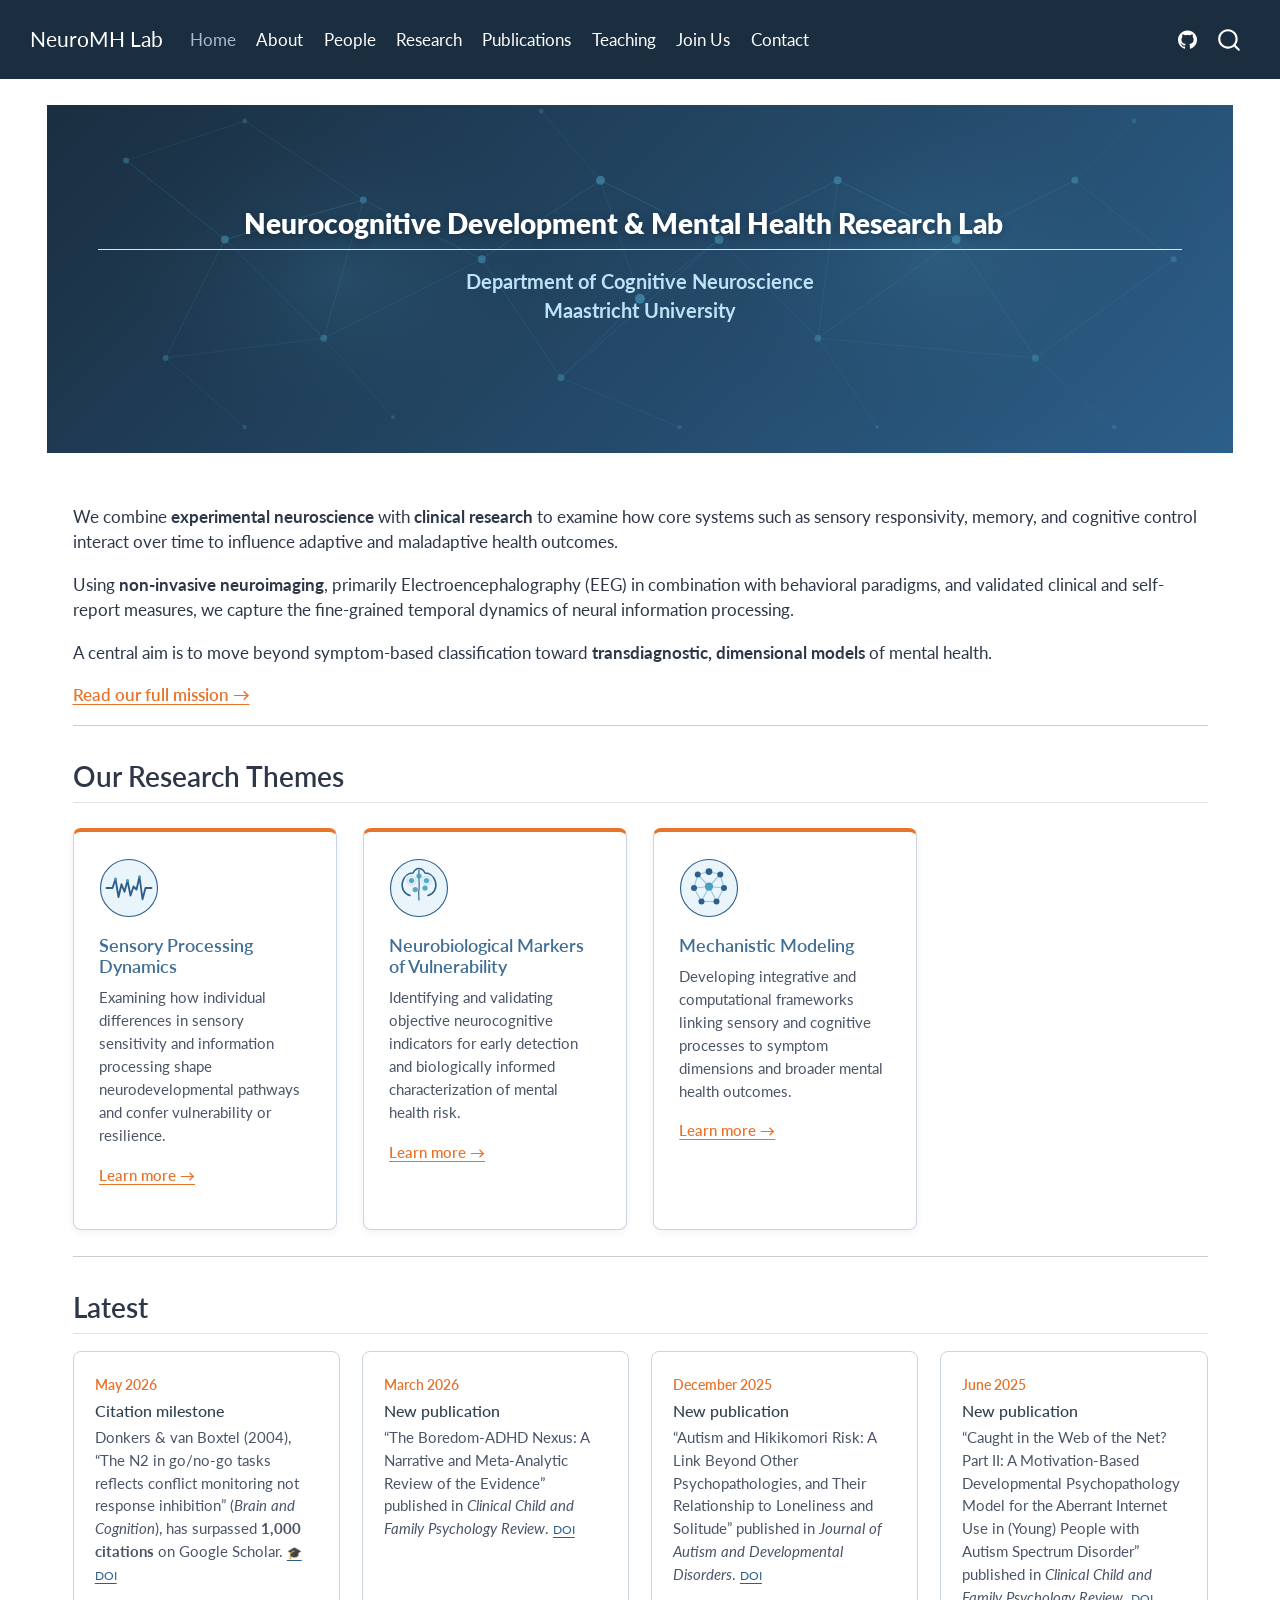
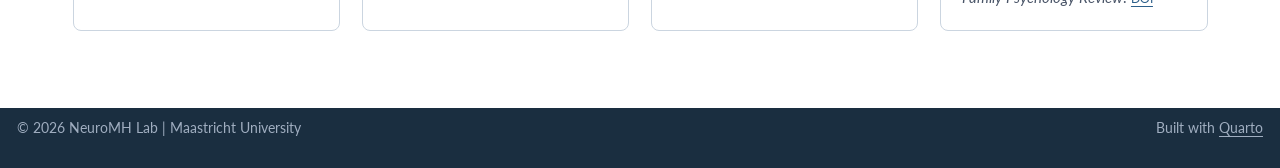
==== index.html @ b761bacc "Built site for gh-pages" ====
<!DOCTYPE html>
<html xmlns="http://www.w3.org/1999/xhtml" lang="en" xml:lang="en"><head>

<meta charset="utf-8">
<meta name="generator" content="quarto-1.9.38">

<meta name="viewport" content="width=device-width, initial-scale=1.0, user-scalable=yes">


<title>NeuroMH Lab</title>
<style>
/* Default styles provided by pandoc.
** See https://pandoc.org/MANUAL.html#variables-for-html for config info.
*/
code{white-space: pre-wrap;}
span.smallcaps{font-variant: small-caps;}
div.columns{display: flex; gap: min(4vw, 1.5em);}
div.column{flex: auto; overflow-x: auto;}
div.hanging-indent{margin-left: 1.5em; text-indent: -1.5em;}
ul.task-list{list-style: none;}
ul.task-list li input[type="checkbox"] {
  width: 0.8em;
  margin: 0 0.8em 0.2em -1em; /* quarto-specific, see https://github.com/quarto-dev/quarto-cli/issues/4556 */ 
  vertical-align: middle;
}
</style>


<script src="site_libs/quarto-nav/quarto-nav.js"></script>
<script src="site_libs/quarto-nav/headroom.min.js"></script>
<script src="site_libs/clipboard/clipboard.min.js"></script>
<script src="site_libs/quarto-search/autocomplete.umd.js"></script>
<script src="site_libs/quarto-search/fuse.min.js"></script>
<script src="site_libs/quarto-search/quarto-search.js"></script>
<meta name="quarto:offset" content="./">
<link href="./images/favicon.svg" rel="icon" type="image/svg+xml">
<script src="site_libs/quarto-html/quarto.js" type="module"></script>
<script src="site_libs/quarto-html/tabsets/tabsets.js" type="module"></script>
<script src="site_libs/quarto-html/popper.min.js"></script>
<script src="site_libs/quarto-html/tippy.umd.min.js"></script>
<script src="site_libs/quarto-html/anchor.min.js"></script>
<link href="site_libs/quarto-html/tippy.css" rel="stylesheet">
<link href="site_libs/quarto-html/quarto-syntax-highlighting-15634bcf2e68342d4ad2dfa704d543f6.css" rel="stylesheet" id="quarto-text-highlighting-styles">
<script src="site_libs/bootstrap/bootstrap.min.js"></script>
<link href="site_libs/bootstrap/bootstrap-icons.css" rel="stylesheet">
<link href="site_libs/bootstrap/bootstrap-ea075015d1daed96a3fd2a15555e8efd.min.css" rel="stylesheet" append-hash="true" id="quarto-bootstrap" data-mode="light">
<script id="quarto-search-options" type="application/json">{
  "location": "navbar",
  "copy-button": false,
  "collapse-after": 3,
  "panel-placement": "end",
  "type": "overlay",
  "limit": 50,
  "keyboard-shortcut": [
    "f",
    "/",
    "s"
  ],
  "show-item-context": false,
  "language": {
    "search-no-results-text": "No results",
    "search-matching-documents-text": "matching documents",
    "search-copy-link-title": "Copy link to search",
    "search-hide-matches-text": "Hide additional matches",
    "search-more-match-text": "more match in this document",
    "search-more-matches-text": "more matches in this document",
    "search-clear-button-title": "Clear",
    "search-text-placeholder": "",
    "search-detached-cancel-button-title": "Cancel",
    "search-submit-button-title": "Submit",
    "search-label": "Search"
  }
}</script>
<style>html{ scroll-behavior: smooth; }</style>
<link rel="icon" type="image/png" sizes="16x16" href="./images/favicon-16x16.png">
<link rel="icon" type="image/png" sizes="32x32" href="./images/favicon-32x32.png">
<link rel="icon" type="image/png" sizes="192x192" href="./images/favicon-192x192.png">
<link rel="apple-touch-icon" href="./images/apple-touch-icon.png">


</head>

<body class="nav-fixed quarto-light">

<div id="quarto-search-results"></div>
  <header id="quarto-header" class="headroom fixed-top">
    <nav class="navbar navbar-expand-lg " data-bs-theme="dark">
      <div class="navbar-container container-fluid">
      <div class="navbar-brand-container mx-auto">
    <a class="navbar-brand" href="./index.html">
    <span class="navbar-title">NeuroMH Lab</span>
    </a>
  </div>
            <div id="quarto-search" class="" title="Search"></div>
          <button class="navbar-toggler" type="button" data-bs-toggle="collapse" data-bs-target="#navbarCollapse" aria-controls="navbarCollapse" role="menu" aria-expanded="false" aria-label="Toggle navigation" onclick="if (window.quartoToggleHeadroom) { window.quartoToggleHeadroom(); }">
  <span class="navbar-toggler-icon"></span>
</button>
          <div class="collapse navbar-collapse" id="navbarCollapse">
            <ul class="navbar-nav navbar-nav-scroll me-auto">
  <li class="nav-item">
    <a class="nav-link active" href="./index.html" aria-current="page"> 
<span class="menu-text">Home</span></a>
  </li>  
  <li class="nav-item">
    <a class="nav-link" href="./about.html"> 
<span class="menu-text">About</span></a>
  </li>  
  <li class="nav-item">
    <a class="nav-link" href="./members.html"> 
<span class="menu-text">People</span></a>
  </li>  
  <li class="nav-item">
    <a class="nav-link" href="./research.html"> 
<span class="menu-text">Research</span></a>
  </li>  
  <li class="nav-item">
    <a class="nav-link" href="./publications.html"> 
<span class="menu-text">Publications</span></a>
  </li>  
  <li class="nav-item">
    <a class="nav-link" href="./courses.html"> 
<span class="menu-text">Teaching</span></a>
  </li>  
  <li class="nav-item">
    <a class="nav-link" href="./opportunities.html"> 
<span class="menu-text">Join Us</span></a>
  </li>  
  <li class="nav-item">
    <a class="nav-link" href="./contact.html"> 
<span class="menu-text">Contact</span></a>
  </li>  
</ul>
            <ul class="navbar-nav navbar-nav-scroll ms-auto">
  <li class="nav-item compact">
    <a class="nav-link" href="https://github.com/neuromh-lab/neuromh-lab.github.io"> <i class="bi bi-github" role="img">
</i> 
<span class="menu-text"></span></a>
  </li>  
</ul>
          </div> <!-- /navcollapse -->
            <div class="quarto-navbar-tools">
</div>
      </div> <!-- /container-fluid -->
    </nav>
</header>
<!-- content -->
<div id="quarto-content" class="quarto-container page-columns page-rows-contents page-layout-full page-navbar">
<!-- sidebar -->
<!-- margin-sidebar -->
    
<!-- main -->
<main class="content column-page" id="quarto-document-content"><header id="title-block-header" class="quarto-title-block"></header>




<section id="neurocognitive-development-mental-health-research-lab" class="level2 hero-banner">
<h2 class="anchored" data-anchor-id="neurocognitive-development-mental-health-research-lab">Neurocognitive Development &amp; Mental Health Research Lab</h2>
<p><strong>Department of Cognitive Neuroscience</strong><br>
<strong>Maastricht University</strong></p>
</section>
<p>We combine <strong>experimental neuroscience</strong> with <strong>clinical research</strong> to examine how core systems such as sensory responsivity, memory, and cognitive control interact over time to influence adaptive and maladaptive health outcomes.</p>
<p>Using <strong>non-invasive neuroimaging</strong>, primarily Electroencephalography (EEG) in combination with behavioral paradigms, and validated clinical and self-report measures, we capture the fine-grained temporal dynamics of neural information processing.</p>
<p>A central aim is to move beyond symptom-based classification toward <strong>transdiagnostic, dimensional models</strong> of mental health.</p>
<p><span class="action-link"><a href="./about.html">Read our full mission →</a></span></p>
<hr>
<section id="our-research-themes" class="level2">
<h2 class="anchored" data-anchor-id="our-research-themes">Our Research Themes</h2>
<div class="research-grid">
<div class="theme-card">
<p><img src="images/icon-sensory.svg" class="img-fluid" width="60"></p>
<section id="sensory-processing-dynamics" class="level3">
<h3 class="anchored" data-anchor-id="sensory-processing-dynamics">Sensory Processing Dynamics</h3>
<p>Examining how individual differences in sensory sensitivity and information processing shape neurodevelopmental pathways and confer vulnerability or resilience.</p>
<p><a href="./research.html#sensory">Learn more →</a></p>
</section>
</div>
<div class="theme-card">
<p><img src="images/icon-markers.svg" class="img-fluid" width="60"></p>
<section id="neurobiological-markers-of-vulnerability" class="level3">
<h3 class="anchored" data-anchor-id="neurobiological-markers-of-vulnerability">Neurobiological Markers of Vulnerability</h3>
<p>Identifying and validating objective neurocognitive indicators for early detection and biologically informed characterization of mental health risk.</p>
<p><a href="./research.html#markers">Learn more →</a></p>
</section>
</div>
<div class="theme-card">
<p><img src="images/icon-modelling.svg" class="img-fluid" width="60"></p>
<section id="mechanistic-modeling" class="level3">
<h3 class="anchored" data-anchor-id="mechanistic-modeling">Mechanistic Modeling</h3>
<p>Developing integrative and computational frameworks linking sensory and cognitive processes to symptom dimensions and broader mental health outcomes.</p>
<p><a href="./research.html#modelling">Learn more →</a></p>
</section>
</div>
</div>
<hr>
</section>
<section id="latest" class="level2">
<h2 class="anchored" data-anchor-id="latest">Latest</h2>
<div class="news-grid">
<div class="news-card">
<p><span class="news-date">May 2026</span></p>
<section id="citation-milestone" class="level4">
<h4 class="anchored" data-anchor-id="citation-milestone">Citation milestone</h4>
<p>Donkers &amp; van Boxtel (2004), “The N2 in go/no-go tasks reflects conflict monitoring not response inhibition” (<em>Brain and Cognition</em>), has surpassed <strong>1,000 citations</strong> on Google Scholar. <span class="pub-doi"><a href="https://scholar.google.nl/citations?user=Us06lxoAAAAJ&amp;hl=nl">🎓</a></span> <span class="pub-doi"><a href="https://doi.org/10.1016/j.bandc.2004.04.005">DOI</a></span></p>
</section>
</div>
<div class="news-card">
<p><span class="news-date">March 2026</span></p>
<section id="new-publication" class="level4">
<h4 class="anchored" data-anchor-id="new-publication">New publication</h4>
<p>“The Boredom-ADHD Nexus: A Narrative and Meta-Analytic Review of the Evidence” published in <em>Clinical Child and Family Psychology Review</em>. <span class="pub-doi"><a href="https://doi.org/10.1007/s10567-026-00563-9">DOI</a></span></p>
</section>
</div>
<div class="news-card">
<p><span class="news-date">December 2025</span></p>
<section id="new-publication-1" class="level4">
<h4 class="anchored" data-anchor-id="new-publication-1">New publication</h4>
<p>“Autism and Hikikomori Risk: A Link Beyond Other Psychopathologies, and Their Relationship to Loneliness and Solitude” published in <em>Journal of Autism and Developmental Disorders</em>. <span class="pub-doi"><a href="https://doi.org/10.1007/s10803-025-07180-5">DOI</a></span></p>
</section>
</div>
<div class="news-card">
<p><span class="news-date">June 2025</span></p>
<section id="new-publication-2" class="level4">
<h4 class="anchored" data-anchor-id="new-publication-2">New publication</h4>
<p>“Caught in the Web of the Net? Part II: A Motivation-Based Developmental Psychopathology Model for the Aberrant Internet Use in (Young) People with Autism Spectrum Disorder” published in <em>Clinical Child and Family Psychology Review</em>. <span class="pub-doi"><a href="https://doi.org/10.1007/s10567-025-00539-1">DOI</a></span></p>
</section>
</div>
</div>


</section>

</main> <!-- /main -->
<script id="quarto-html-after-body" type="application/javascript">
  window.document.addEventListener("DOMContentLoaded", function (event) {
    const icon = "";
    const anchorJS = new window.AnchorJS();
    anchorJS.options = {
      placement: 'right',
      icon: icon
    };
    anchorJS.add('.anchored');
    const isCodeAnnotation = (el) => {
      for (const clz of el.classList) {
        if (clz.startsWith('code-annotation-')) {                     
          return true;
        }
      }
      return false;
    }
    const onCopySuccess = function(e) {
      // button target
      const button = e.trigger;
      // don't keep focus
      button.blur();
      // flash "checked"
      button.classList.add('code-copy-button-checked');
      var currentTitle = button.getAttribute("title");
      button.setAttribute("title", "Copied!");
      let tooltip;
      if (window.bootstrap) {
        button.setAttribute("data-bs-toggle", "tooltip");
        button.setAttribute("data-bs-placement", "left");
        button.setAttribute("data-bs-title", "Copied!");
        tooltip = new bootstrap.Tooltip(button, 
          { trigger: "manual", 
            customClass: "code-copy-button-tooltip",
            offset: [0, -8]});
        tooltip.show();    
      }
      setTimeout(function() {
        if (tooltip) {
          tooltip.hide();
          button.removeAttribute("data-bs-title");
          button.removeAttribute("data-bs-toggle");
          button.removeAttribute("data-bs-placement");
        }
        button.setAttribute("title", currentTitle);
        button.classList.remove('code-copy-button-checked');
      }, 1000);
      // clear code selection
      e.clearSelection();
    }
    const getTextToCopy = function(trigger) {
      const outerScaffold = trigger.parentElement.cloneNode(true);
      const codeEl = outerScaffold.querySelector('code');
      for (const childEl of codeEl.children) {
        if (isCodeAnnotation(childEl)) {
          childEl.remove();
        }
      }
      return codeEl.innerText;
    }
    const clipboard = new window.ClipboardJS('.code-copy-button:not([data-in-quarto-modal])', {
      text: getTextToCopy
    });
    clipboard.on('success', onCopySuccess);
    if (window.document.getElementById('quarto-embedded-source-code-modal')) {
      const clipboardModal = new window.ClipboardJS('.code-copy-button[data-in-quarto-modal]', {
        text: getTextToCopy,
        container: window.document.getElementById('quarto-embedded-source-code-modal')
      });
      clipboardModal.on('success', onCopySuccess);
    }
      var localhostRegex = new RegExp(/^(?:http|https):\/\/localhost\:?[0-9]*\//);
      var mailtoRegex = new RegExp(/^mailto:/);
        var filterRegex = new RegExp("https:\/\/neuromh-lab\.github\.io\/");
      var isInternal = (href) => {
          return filterRegex.test(href) || localhostRegex.test(href) || mailtoRegex.test(href);
      }
      // Inspect non-navigation links and adorn them if external
     var links = window.document.querySelectorAll('a[href]:not(.nav-link):not(.navbar-brand):not(.toc-action):not(.sidebar-link):not(.sidebar-item-toggle):not(.pagination-link):not(.no-external):not([aria-hidden]):not(.dropdown-item):not(.quarto-navigation-tool):not(.about-link)');
      for (var i=0; i<links.length; i++) {
        const link = links[i];
        if (!isInternal(link.href)) {
          // undo the damage that might have been done by quarto-nav.js in the case of
          // links that we want to consider external
          if (link.dataset.originalHref !== undefined) {
            link.href = link.dataset.originalHref;
          }
        }
      }
    function tippyHover(el, contentFn, onTriggerFn, onUntriggerFn) {
      const config = {
        allowHTML: true,
        maxWidth: 500,
        delay: 100,
        arrow: false,
        appendTo: function(el) {
            return el.parentElement;
        },
        interactive: true,
        interactiveBorder: 10,
        theme: 'quarto',
        placement: 'bottom-start',
      };
      if (contentFn) {
        config.content = contentFn;
      }
      if (onTriggerFn) {
        config.onTrigger = onTriggerFn;
      }
      if (onUntriggerFn) {
        config.onUntrigger = onUntriggerFn;
      }
      window.tippy(el, config); 
    }
    const noterefs = window.document.querySelectorAll('a[role="doc-noteref"]');
    for (var i=0; i<noterefs.length; i++) {
      const ref = noterefs[i];
      tippyHover(ref, function() {
        // use id or data attribute instead here
        let href = ref.getAttribute('data-footnote-href') || ref.getAttribute('href');
        try { href = new URL(href).hash; } catch {}
        const id = href.replace(/^#\/?/, "");
        const note = window.document.getElementById(id);
        if (note) {
          return note.innerHTML;
        } else {
          return "";
        }
      });
    }
    const xrefs = window.document.querySelectorAll('a.quarto-xref');
    const processXRef = (id, note) => {
      // Strip column container classes
      const stripColumnClz = (el) => {
        el.classList.remove("page-full", "page-columns");
        if (el.children) {
          for (const child of el.children) {
            stripColumnClz(child);
          }
        }
      }
      stripColumnClz(note)
      if (id === null || id.startsWith('sec-')) {
        // Special case sections, only their first couple elements
        const container = document.createElement("div");
        if (note.children && note.children.length > 2) {
          container.appendChild(note.children[0].cloneNode(true));
          for (let i = 1; i < note.children.length; i++) {
            const child = note.children[i];
            if (child.tagName === "P" && child.innerText === "") {
              continue;
            } else {
              container.appendChild(child.cloneNode(true));
              break;
            }
          }
          if (window.Quarto?.typesetMath) {
            window.Quarto.typesetMath(container);
          }
          return container.innerHTML
        } else {
          if (window.Quarto?.typesetMath) {
            window.Quarto.typesetMath(note);
          }
          return note.innerHTML;
        }
      } else {
        // Remove any anchor links if they are present
        const anchorLink = note.querySelector('a.anchorjs-link');
        if (anchorLink) {
          anchorLink.remove();
        }
        if (window.Quarto?.typesetMath) {
          window.Quarto.typesetMath(note);
        }
        if (note.classList.contains("callout")) {
          return note.outerHTML;
        } else {
          return note.innerHTML;
        }
      }
    }
    for (var i=0; i<xrefs.length; i++) {
      const xref = xrefs[i];
      tippyHover(xref, undefined, function(instance) {
        instance.disable();
        let url = xref.getAttribute('href');
        let hash = undefined; 
        if (url.startsWith('#')) {
          hash = url;
        } else {
          try { hash = new URL(url).hash; } catch {}
        }
        if (hash) {
          const id = hash.replace(/^#\/?/, "");
          const note = window.document.getElementById(id);
          if (note !== null) {
            try {
              const html = processXRef(id, note.cloneNode(true));
              instance.setContent(html);
            } finally {
              instance.enable();
              instance.show();
            }
          } else {
            // See if we can fetch this
            fetch(url.split('#')[0])
            .then(res => res.text())
            .then(html => {
              const parser = new DOMParser();
              const htmlDoc = parser.parseFromString(html, "text/html");
              const note = htmlDoc.getElementById(id);
              if (note !== null) {
                const html = processXRef(id, note);
                instance.setContent(html);
              } 
            }).finally(() => {
              instance.enable();
              instance.show();
            });
          }
        } else {
          // See if we can fetch a full url (with no hash to target)
          // This is a special case and we should probably do some content thinning / targeting
          fetch(url)
          .then(res => res.text())
          .then(html => {
            const parser = new DOMParser();
            const htmlDoc = parser.parseFromString(html, "text/html");
            const note = htmlDoc.querySelector('main.content');
            if (note !== null) {
              // This should only happen for chapter cross references
              // (since there is no id in the URL)
              // remove the first header
              if (note.children.length > 0 && note.children[0].tagName === "HEADER") {
                note.children[0].remove();
              }
              const html = processXRef(null, note);
              instance.setContent(html);
            } 
          }).finally(() => {
            instance.enable();
            instance.show();
          });
        }
      }, function(instance) {
      });
    }
        let selectedAnnoteEl;
        const selectorForAnnotation = ( cell, annotation) => {
          let cellAttr = 'data-code-cell="' + cell + '"';
          let lineAttr = 'data-code-annotation="' +  annotation + '"';
          const selector = 'span[' + cellAttr + '][' + lineAttr + ']';
          return selector;
        }
        const selectCodeLines = (annoteEl) => {
          const doc = window.document;
          const targetCell = annoteEl.getAttribute("data-target-cell");
          const targetAnnotation = annoteEl.getAttribute("data-target-annotation");
          const annoteSpan = window.document.querySelector(selectorForAnnotation(targetCell, targetAnnotation));
          const lines = annoteSpan.getAttribute("data-code-lines").split(",");
          const lineIds = lines.map((line) => {
            return targetCell + "-" + line;
          })
          let top = null;
          let height = null;
          let parent = null;
          if (lineIds.length > 0) {
              //compute the position of the single el (top and bottom and make a div)
              const el = window.document.getElementById(lineIds[0]);
              top = el.offsetTop;
              height = el.offsetHeight;
              parent = el.parentElement.parentElement;
            if (lineIds.length > 1) {
              const lastEl = window.document.getElementById(lineIds[lineIds.length - 1]);
              const bottom = lastEl.offsetTop + lastEl.offsetHeight;
              height = bottom - top;
            }
            if (top !== null && height !== null && parent !== null) {
              // cook up a div (if necessary) and position it 
              let div = window.document.getElementById("code-annotation-line-highlight");
              if (div === null) {
                div = window.document.createElement("div");
                div.setAttribute("id", "code-annotation-line-highlight");
                div.style.position = 'absolute';
                parent.appendChild(div);
              }
              div.style.top = top - 2 + "px";
              div.style.height = height + 4 + "px";
              div.style.left = 0;
              let gutterDiv = window.document.getElementById("code-annotation-line-highlight-gutter");
              if (gutterDiv === null) {
                gutterDiv = window.document.createElement("div");
                gutterDiv.setAttribute("id", "code-annotation-line-highlight-gutter");
                gutterDiv.style.position = 'absolute';
                const codeCell = window.document.getElementById(targetCell);
                const gutter = codeCell.querySelector('.code-annotation-gutter');
                gutter.appendChild(gutterDiv);
              }
              gutterDiv.style.top = top - 2 + "px";
              gutterDiv.style.height = height + 4 + "px";
            }
            selectedAnnoteEl = annoteEl;
          }
        };
        const unselectCodeLines = () => {
          const elementsIds = ["code-annotation-line-highlight", "code-annotation-line-highlight-gutter"];
          elementsIds.forEach((elId) => {
            const div = window.document.getElementById(elId);
            if (div) {
              div.remove();
            }
          });
          selectedAnnoteEl = undefined;
        };
          // Handle positioning of the toggle
      window.addEventListener(
        "resize",
        throttle(() => {
          elRect = undefined;
          if (selectedAnnoteEl) {
            selectCodeLines(selectedAnnoteEl);
          }
        }, 10)
      );
      function throttle(fn, ms) {
      let throttle = false;
      let timer;
        return (...args) => {
          if(!throttle) { // first call gets through
              fn.apply(this, args);
              throttle = true;
          } else { // all the others get throttled
              if(timer) clearTimeout(timer); // cancel #2
              timer = setTimeout(() => {
                fn.apply(this, args);
                timer = throttle = false;
              }, ms);
          }
        };
      }
        // Attach click handler to the DT
        const annoteDls = window.document.querySelectorAll('dt[data-target-cell]');
        for (const annoteDlNode of annoteDls) {
          annoteDlNode.addEventListener('click', (event) => {
            const clickedEl = event.target;
            if (clickedEl !== selectedAnnoteEl) {
              unselectCodeLines();
              const activeEl = window.document.querySelector('dt[data-target-cell].code-annotation-active');
              if (activeEl) {
                activeEl.classList.remove('code-annotation-active');
              }
              selectCodeLines(clickedEl);
              clickedEl.classList.add('code-annotation-active');
            } else {
              // Unselect the line
              unselectCodeLines();
              clickedEl.classList.remove('code-annotation-active');
            }
          });
        }
    const findCites = (el) => {
      const parentEl = el.parentElement;
      if (parentEl) {
        const cites = parentEl.dataset.cites;
        if (cites) {
          return {
            el,
            cites: cites.split(' ')
          };
        } else {
          return findCites(el.parentElement)
        }
      } else {
        return undefined;
      }
    };
    var bibliorefs = window.document.querySelectorAll('a[role="doc-biblioref"]');
    for (var i=0; i<bibliorefs.length; i++) {
      const ref = bibliorefs[i];
      const citeInfo = findCites(ref);
      if (citeInfo) {
        tippyHover(citeInfo.el, function() {
          var popup = window.document.createElement('div');
          citeInfo.cites.forEach(function(cite) {
            var citeDiv = window.document.createElement('div');
            citeDiv.classList.add('hanging-indent');
            citeDiv.classList.add('csl-entry');
            var biblioDiv = window.document.getElementById('ref-' + cite);
            if (biblioDiv) {
              citeDiv.innerHTML = biblioDiv.innerHTML;
            }
            popup.appendChild(citeDiv);
          });
          return popup.innerHTML;
        });
      }
    }
  });
  </script>
</div> <!-- /content -->
<footer class="footer">
  <div class="nav-footer">
    <div class="nav-footer-left">
<p>© 2026 NeuroMH Lab | Maastricht University</p>
</div>   
    <div class="nav-footer-center">
      &nbsp;
    </div>
    <div class="nav-footer-right">
<p>Built with <a href="https://quarto.org">Quarto</a></p>
</div>
  </div>
</footer>




<script src="site_libs/quarto-html/zenscroll-min.js"></script>
</body></html>
---- site_libs/quarto-html/tippy.css ----
.tippy-box[data-animation=fade][data-state=hidden]{opacity:0}[data-tippy-root]{max-width:calc(100vw - 10px)}.tippy-box{position:relative;background-color:#333;color:#fff;border-radius:4px;font-size:14px;line-height:1.4;white-space:normal;outline:0;transition-property:transform,visibility,opacity}.tippy-box[data-placement^=top]>.tippy-arrow{bottom:0}.tippy-box[data-placement^=top]>.tippy-arrow:before{bottom:-7px;left:0;border-width:8px 8px 0;border-top-color:initial;transform-origin:center top}.tippy-box[data-placement^=bottom]>.tippy-arrow{top:0}.tippy-box[data-placement^=bottom]>.tippy-arrow:before{top:-7px;left:0;border-width:0 8px 8px;border-bottom-color:initial;transform-origin:center bottom}.tippy-box[data-placement^=left]>.tippy-arrow{right:0}.tippy-box[data-placement^=left]>.tippy-arrow:before{border-width:8px 0 8px 8px;border-left-color:initial;right:-7px;transform-origin:center left}.tippy-box[data-placement^=right]>.tippy-arrow{left:0}.tippy-box[data-placement^=right]>.tippy-arrow:before{left:-7px;border-width:8px 8px 8px 0;border-right-color:initial;transform-origin:center right}.tippy-box[data-inertia][data-state=visible]{transition-timing-function:cubic-bezier(.54,1.5,.38,1.11)}.tippy-arrow{width:16px;height:16px;color:#333}.tippy-arrow:before{content:"";position:absolute;border-color:transparent;border-style:solid}.tippy-content{position:relative;padding:5px 9px;z-index:1}
---- site_libs/quarto-html/quarto-syntax-highlighting-15634bcf2e68342d4ad2dfa704d543f6.css ----
/* quarto syntax highlight colors */
:root {
  --quarto-hl-ot-color: #003B4F;
  --quarto-hl-at-color: #657422;
  --quarto-hl-ss-color: #20794D;
  --quarto-hl-an-color: #5E5E5E;
  --quarto-hl-fu-color: #4758AB;
  --quarto-hl-st-color: #20794D;
  --quarto-hl-cf-color: #003B4F;
  --quarto-hl-op-color: #5E5E5E;
  --quarto-hl-er-color: #AD0000;
  --quarto-hl-bn-color: #AD0000;
  --quarto-hl-al-color: #AD0000;
  --quarto-hl-va-color: #111111;
  --quarto-hl-bu-color: inherit;
  --quarto-hl-ex-color: inherit;
  --quarto-hl-pp-color: #AD0000;
  --quarto-hl-in-color: #5E5E5E;
  --quarto-hl-vs-color: #20794D;
  --quarto-hl-wa-color: #5E5E5E;
  --quarto-hl-do-color: #5E5E5E;
  --quarto-hl-im-color: #00769E;
  --quarto-hl-ch-color: #20794D;
  --quarto-hl-dt-color: #AD0000;
  --quarto-hl-fl-color: #AD0000;
  --quarto-hl-co-color: #5E5E5E;
  --quarto-hl-cv-color: #5E5E5E;
  --quarto-hl-cn-color: #8f5902;
  --quarto-hl-sc-color: #5E5E5E;
  --quarto-hl-dv-color: #AD0000;
  --quarto-hl-kw-color: #003B4F;
}

/* other quarto variables */
:root {
  --quarto-font-monospace: SFMono-Regular, Menlo, Monaco, Consolas, "Liberation Mono", "Courier New", monospace;
}

/* syntax highlight based on Pandoc's rules */
pre > code.sourceCode > span {
  color: #003B4F;
}

code.sourceCode > span {
  color: #003B4F;
}

div.sourceCode,
div.sourceCode pre.sourceCode {
  color: #003B4F;
}

/* Normal */
code span {
  color: #003B4F;
}

/* Alert */
code span.al {
  color: #AD0000;
  font-style: inherit;
}

/* Annotation */
code span.an {
  color: #5E5E5E;
  font-style: inherit;
}

/* Attribute */
code span.at {
  color: #657422;
  font-style: inherit;
}

/* BaseN */
code span.bn {
  color: #AD0000;
  font-style: inherit;
}

/* BuiltIn */
code span.bu {
  font-style: inherit;
}

/* ControlFlow */
code span.cf {
  color: #003B4F;
  font-weight: bold;
  font-style: inherit;
}

/* Char */
code span.ch {
  color: #20794D;
  font-style: inherit;
}

/* Constant */
code span.cn {
  color: #8f5902;
  font-style: inherit;
}

/* Comment */
code span.co {
  color: #5E5E5E;
  font-style: inherit;
}

/* CommentVar */
code span.cv {
  color: #5E5E5E;
  font-style: italic;
}

/* Documentation */
code span.do {
  color: #5E5E5E;
  font-style: italic;
}

/* DataType */
code span.dt {
  color: #AD0000;
  font-style: inherit;
}

/* DecVal */
code span.dv {
  color: #AD0000;
  font-style: inherit;
}

/* Error */
code span.er {
  color: #AD0000;
  font-style: inherit;
}

/* Extension */
code span.ex {
  font-style: inherit;
}

/* Float */
code span.fl {
  color: #AD0000;
  font-style: inherit;
}

/* Function */
code span.fu {
  color: #4758AB;
  font-style: inherit;
}

/* Import */
code span.im {
  color: #00769E;
  font-style: inherit;
}

/* Information */
code span.in {
  color: #5E5E5E;
  font-style: inherit;
}

/* Keyword */
code span.kw {
  color: #003B4F;
  font-weight: bold;
  font-style: inherit;
}

/* Operator */
code span.op {
  color: #5E5E5E;
  font-style: inherit;
}

/* Other */
code span.ot {
  color: #003B4F;
  font-style: inherit;
}

/* Preprocessor */
code span.pp {
  color: #AD0000;
  font-style: inherit;
}

/* SpecialChar */
code span.sc {
  color: #5E5E5E;
  font-style: inherit;
}

/* SpecialString */
code span.ss {
  color: #20794D;
  font-style: inherit;
}

/* String */
code span.st {
  color: #20794D;
  font-style: inherit;
}

/* Variable */
code span.va {
  color: #111111;
  font-style: inherit;
}

/* VerbatimString */
code span.vs {
  color: #20794D;
  font-style: inherit;
}

/* Warning */
code span.wa {
  color: #5E5E5E;
  font-style: italic;
}

.prevent-inlining {
  content: "</";
}

/*# sourceMappingURL=f23921c56f73e400b49028c9186a1aa0.css.map */
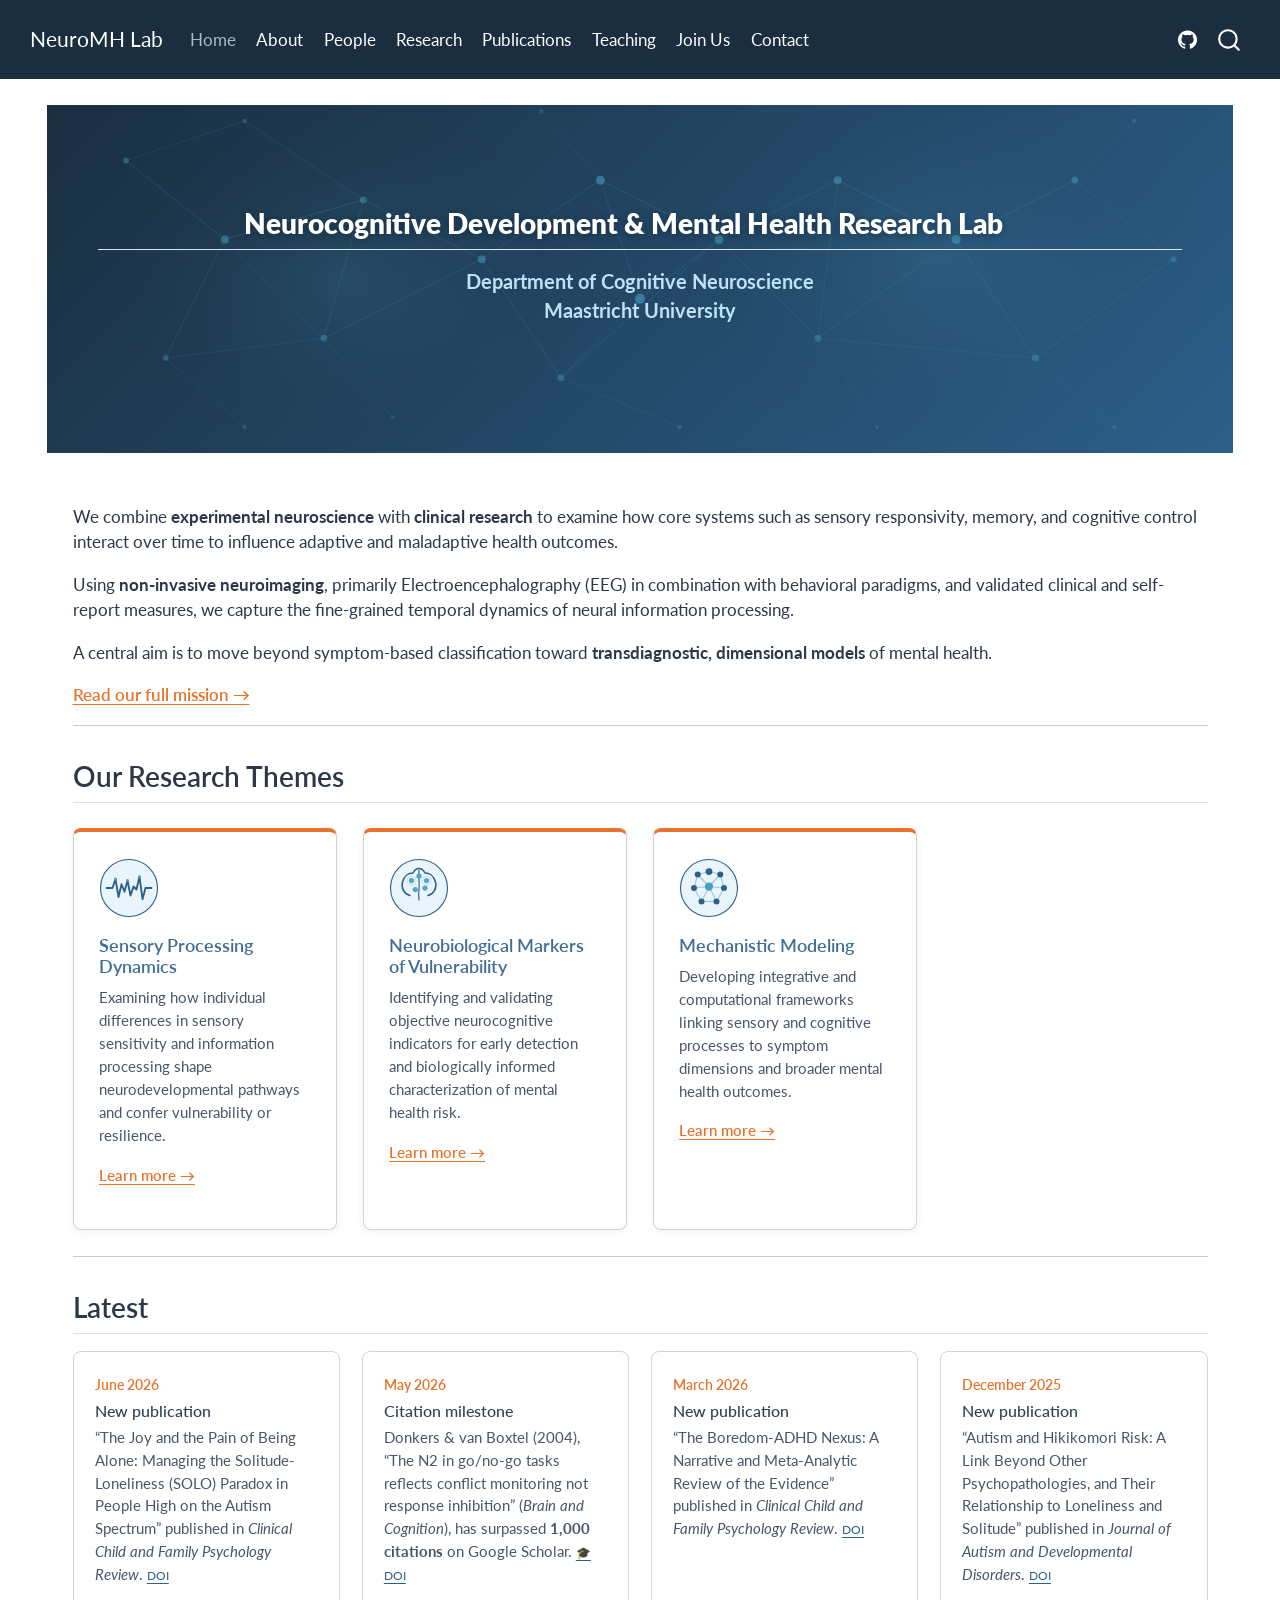
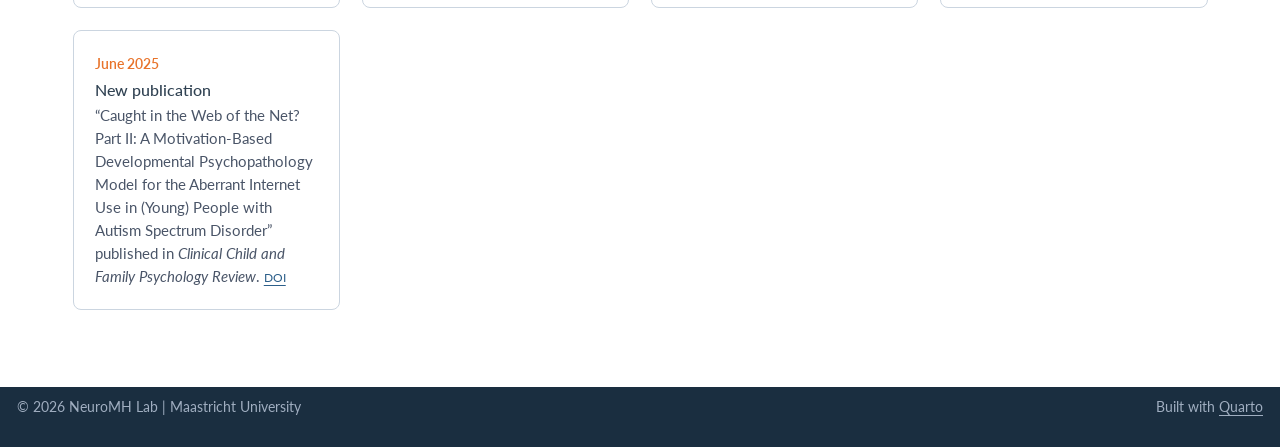
==== commit d9ce6851: "Built site for gh-pages" ====
--- a/index.html
+++ b/index.html
@@ -198,6 +198,13 @@
 <h2 class="anchored" data-anchor-id="latest">Latest</h2>
 <div class="news-grid">
 <div class="news-card">
+<p><span class="news-date">June 2026</span></p>
+<section id="new-publication" class="level4">
+<h4 class="anchored" data-anchor-id="new-publication">New publication</h4>
+<p>“The Joy and the Pain of Being Alone: Managing the Solitude-Loneliness (SOLO) Paradox in People High on the Autism Spectrum” published in <em>Clinical Child and Family Psychology Review</em>. <span class="pub-doi"><a href="https://doi.org/10.1007/s10567-026-00576-4">DOI</a></span></p>
+</section>
+</div>
+<div class="news-card">
 <p><span class="news-date">May 2026</span></p>
 <section id="citation-milestone" class="level4">
 <h4 class="anchored" data-anchor-id="citation-milestone">Citation milestone</h4>
@@ -206,22 +213,22 @@
 </div>
 <div class="news-card">
 <p><span class="news-date">March 2026</span></p>
-<section id="new-publication" class="level4">
-<h4 class="anchored" data-anchor-id="new-publication">New publication</h4>
+<section id="new-publication-1" class="level4">
+<h4 class="anchored" data-anchor-id="new-publication-1">New publication</h4>
 <p>“The Boredom-ADHD Nexus: A Narrative and Meta-Analytic Review of the Evidence” published in <em>Clinical Child and Family Psychology Review</em>. <span class="pub-doi"><a href="https://doi.org/10.1007/s10567-026-00563-9">DOI</a></span></p>
 </section>
 </div>
 <div class="news-card">
 <p><span class="news-date">December 2025</span></p>
-<section id="new-publication-1" class="level4">
-<h4 class="anchored" data-anchor-id="new-publication-1">New publication</h4>
+<section id="new-publication-2" class="level4">
+<h4 class="anchored" data-anchor-id="new-publication-2">New publication</h4>
 <p>“Autism and Hikikomori Risk: A Link Beyond Other Psychopathologies, and Their Relationship to Loneliness and Solitude” published in <em>Journal of Autism and Developmental Disorders</em>. <span class="pub-doi"><a href="https://doi.org/10.1007/s10803-025-07180-5">DOI</a></span></p>
 </section>
 </div>
 <div class="news-card">
 <p><span class="news-date">June 2025</span></p>
-<section id="new-publication-2" class="level4">
-<h4 class="anchored" data-anchor-id="new-publication-2">New publication</h4>
+<section id="new-publication-3" class="level4">
+<h4 class="anchored" data-anchor-id="new-publication-3">New publication</h4>
 <p>“Caught in the Web of the Net? Part II: A Motivation-Based Developmental Psychopathology Model for the Aberrant Internet Use in (Young) People with Autism Spectrum Disorder” published in <em>Clinical Child and Family Psychology Review</em>. <span class="pub-doi"><a href="https://doi.org/10.1007/s10567-025-00539-1">DOI</a></span></p>
 </section>
 </div>
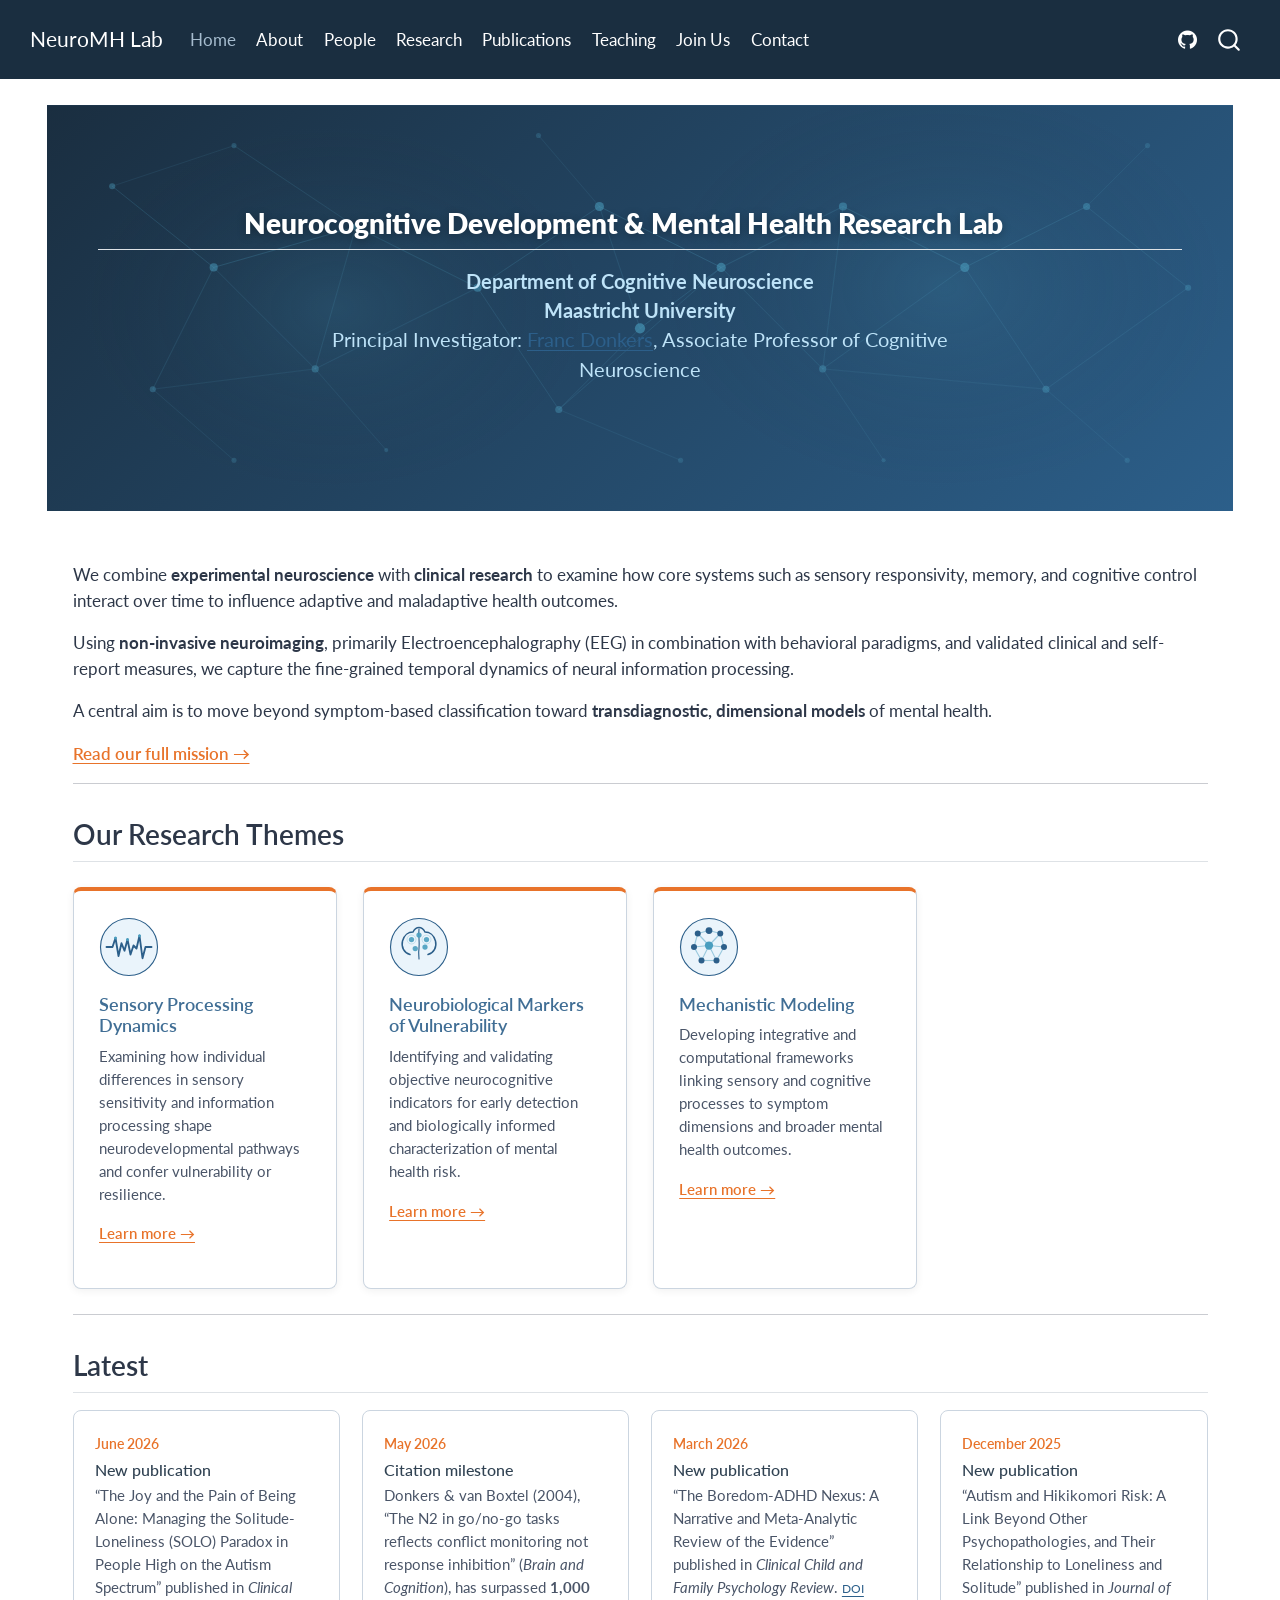
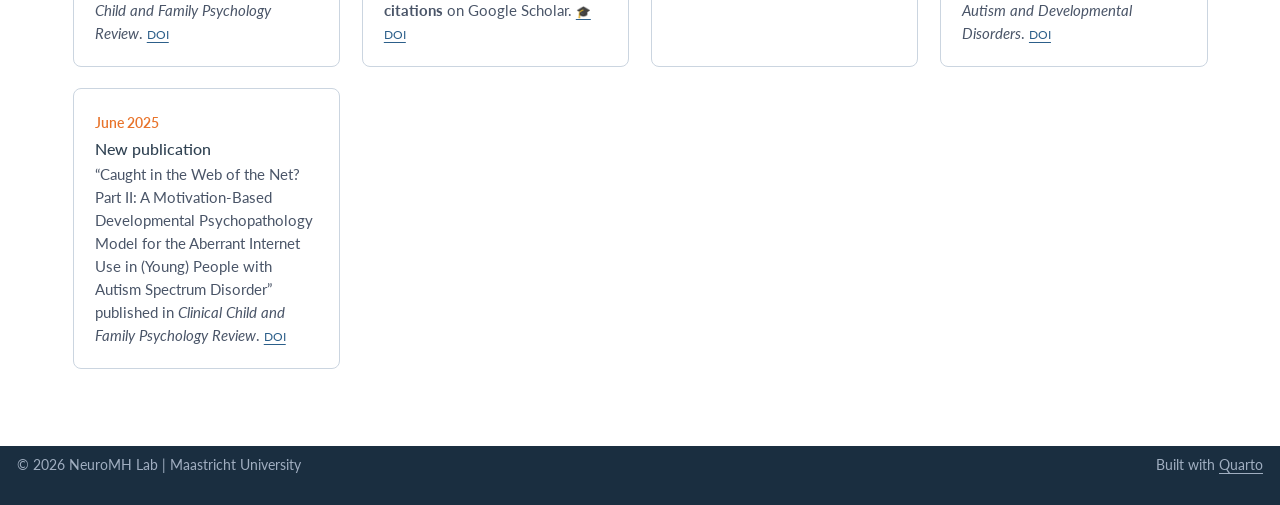
==== commit 41a04413: "Built site for gh-pages" ====
--- a/index.html
+++ b/index.html
@@ -7,7 +7,7 @@
 <meta name="viewport" content="width=device-width, initial-scale=1.0, user-scalable=yes">
 
 
-<title>NeuroMH Lab</title>
+<title>NeuroMH Lab | Franc Donkers — Maastricht University – NeuroMH Lab</title>
 <style>
 /* Default styles provided by pandoc.
 ** See https://pandoc.org/MANUAL.html#variables-for-html for config info.
@@ -76,8 +76,54 @@
 <link rel="icon" type="image/png" sizes="32x32" href="./images/favicon-32x32.png">
 <link rel="icon" type="image/png" sizes="192x192" href="./images/favicon-192x192.png">
 <link rel="apple-touch-icon" href="./images/apple-touch-icon.png">
-
-
+<script type="application/ld+json">
+{
+  "@context": "https://schema.org",
+  "@graph": [
+    {
+      "@type": "Person",
+      "@id": "https://neuromh-lab.github.io/#franc-donkers",
+      "name": "Franc Donkers",
+      "alternateName": "Franc C. L. Donkers",
+      "givenName": "Franc",
+      "familyName": "Donkers",
+      "jobTitle": "Associate Professor of Cognitive Neuroscience",
+      "url": "https://neuromh-lab.github.io",
+      "image": "https://neuromh-lab.github.io/images/Franc_Donkers_Pasfoto.jpg",
+      "affiliation": { "@type": "CollegeOrUniversity", "name": "Maastricht University" },
+      "worksFor": { "@id": "https://neuromh-lab.github.io/#lab" },
+      "sameAs": [
+        "https://www.maastrichtuniversity.nl/fcl-donkers",
+        "https://orcid.org/0000-0002-8252-0426",
+        "https://scholar.google.com/citations?user=Us06lxoAAAAJ",
+        "https://www.scopus.com/authid/detail.uri?authorId=9839162300",
+        "https://www.webofscience.com/wos/author/record/H-2391-2013",
+        "https://loop.frontiersin.org/people/27221"
+      ]
+    },
+    {
+      "@type": "ResearchOrganization",
+      "@id": "https://neuromh-lab.github.io/#lab",
+      "name": "Neurocognitive Development & Mental Health Research Lab",
+      "alternateName": "NeuroMH Lab",
+      "url": "https://neuromh-lab.github.io",
+      "logo": "https://neuromh-lab.github.io/images/favicon-192x192.png",
+      "parentOrganization": { "@type": "CollegeOrUniversity", "name": "Maastricht University" },
+      "founder": { "@id": "https://neuromh-lab.github.io/#franc-donkers" }
+    }
+  ]
+}
+</script>
+
+
+<meta property="og:title" content="NeuroMH Lab | Franc Donkers — Maastricht University">
+<meta property="og:description" content="Neurocognitive Development &amp; Mental Health Research Lab at Maastricht University, led by Franc Donkers — EEG/ERP research on neurocognitive development and mental health.">
+<meta property="og:image" content="https://neuromh-lab.github.io/images/icon-sensory.svg">
+<meta property="og:site_name" content="NeuroMH Lab">
+<meta name="twitter:title" content="NeuroMH Lab | Franc Donkers — Maastricht University">
+<meta name="twitter:description" content="Neurocognitive Development &amp; Mental Health Research Lab at Maastricht University, led by Franc Donkers — EEG/ERP research on neurocognitive development and mental health.">
+<meta name="twitter:image" content="https://neuromh-lab.github.io/images/icon-sensory.svg">
+<meta name="twitter:card" content="summary_large_image">
 </head>
 
 <body class="nav-fixed quarto-light">
@@ -157,7 +203,8 @@
 <section id="neurocognitive-development-mental-health-research-lab" class="level2 hero-banner">
 <h2 class="anchored" data-anchor-id="neurocognitive-development-mental-health-research-lab">Neurocognitive Development &amp; Mental Health Research Lab</h2>
 <p><strong>Department of Cognitive Neuroscience</strong><br>
-<strong>Maastricht University</strong></p>
+<strong>Maastricht University</strong><br>
+Principal Investigator: <a href="./about.html">Franc Donkers</a>, Associate Professor of Cognitive Neuroscience</p>
 </section>
 <p>We combine <strong>experimental neuroscience</strong> with <strong>clinical research</strong> to examine how core systems such as sensory responsivity, memory, and cognitive control interact over time to influence adaptive and maladaptive health outcomes.</p>
 <p>Using <strong>non-invasive neuroimaging</strong>, primarily Electroencephalography (EEG) in combination with behavioral paradigms, and validated clinical and self-report measures, we capture the fine-grained temporal dynamics of neural information processing.</p>
@@ -311,7 +358,7 @@
     }
       var localhostRegex = new RegExp(/^(?:http|https):\/\/localhost\:?[0-9]*\//);
       var mailtoRegex = new RegExp(/^mailto:/);
-        var filterRegex = new RegExp("https:\/\/neuromh-lab\.github\.io\/");
+        var filterRegex = new RegExp("https:\/\/neuromh-lab\.github\.io");
       var isInternal = (href) => {
           return filterRegex.test(href) || localhostRegex.test(href) || mailtoRegex.test(href);
       }
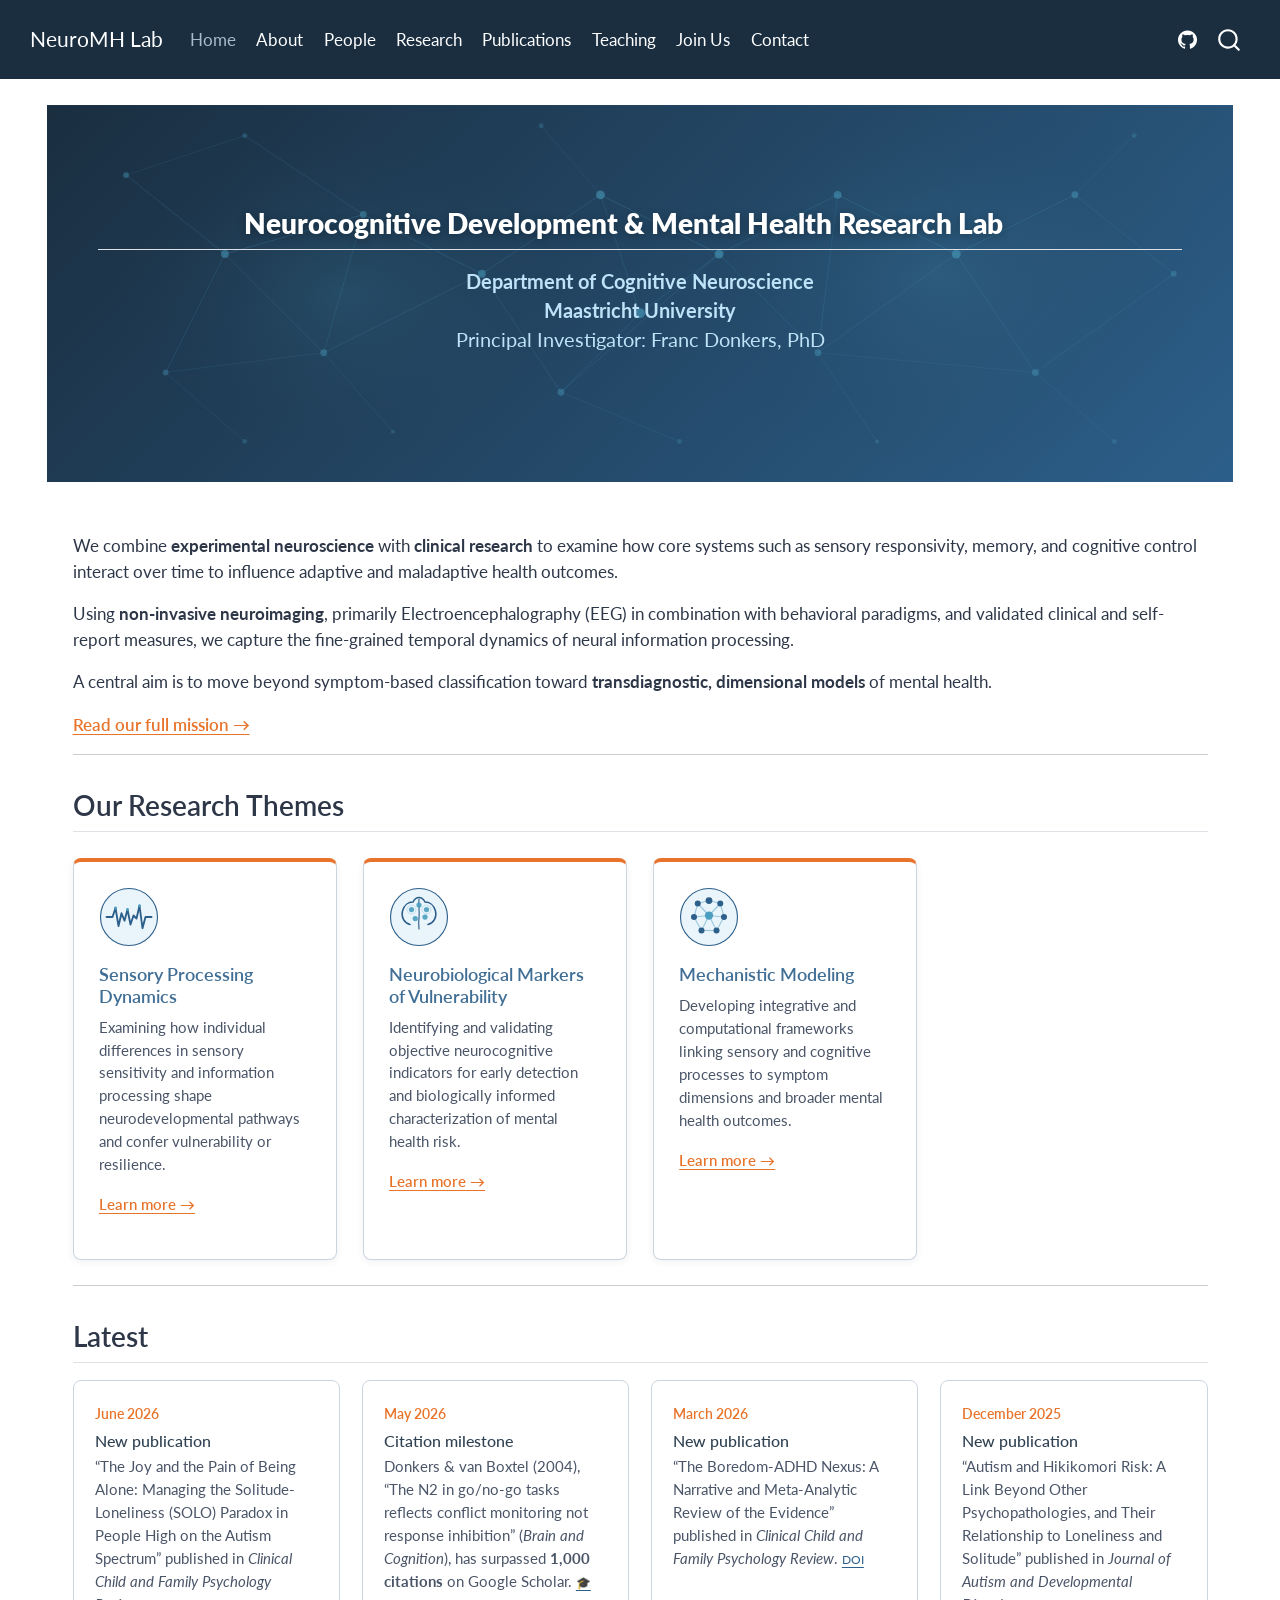
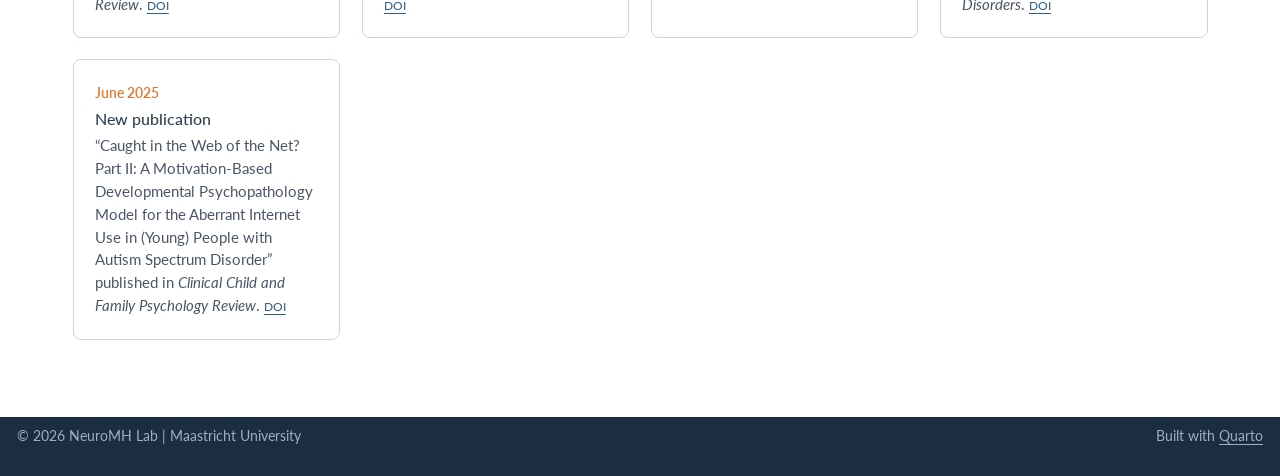
==== commit cf5ad11a: "Built site for gh-pages" ====
--- a/index.html
+++ b/index.html
@@ -204,7 +204,7 @@
 <h2 class="anchored" data-anchor-id="neurocognitive-development-mental-health-research-lab">Neurocognitive Development &amp; Mental Health Research Lab</h2>
 <p><strong>Department of Cognitive Neuroscience</strong><br>
 <strong>Maastricht University</strong><br>
-Principal Investigator: <a href="./about.html">Franc Donkers</a>, Associate Professor of Cognitive Neuroscience</p>
+Principal Investigator: Franc Donkers, PhD</p>
 </section>
 <p>We combine <strong>experimental neuroscience</strong> with <strong>clinical research</strong> to examine how core systems such as sensory responsivity, memory, and cognitive control interact over time to influence adaptive and maladaptive health outcomes.</p>
 <p>Using <strong>non-invasive neuroimaging</strong>, primarily Electroencephalography (EEG) in combination with behavioral paradigms, and validated clinical and self-report measures, we capture the fine-grained temporal dynamics of neural information processing.</p>
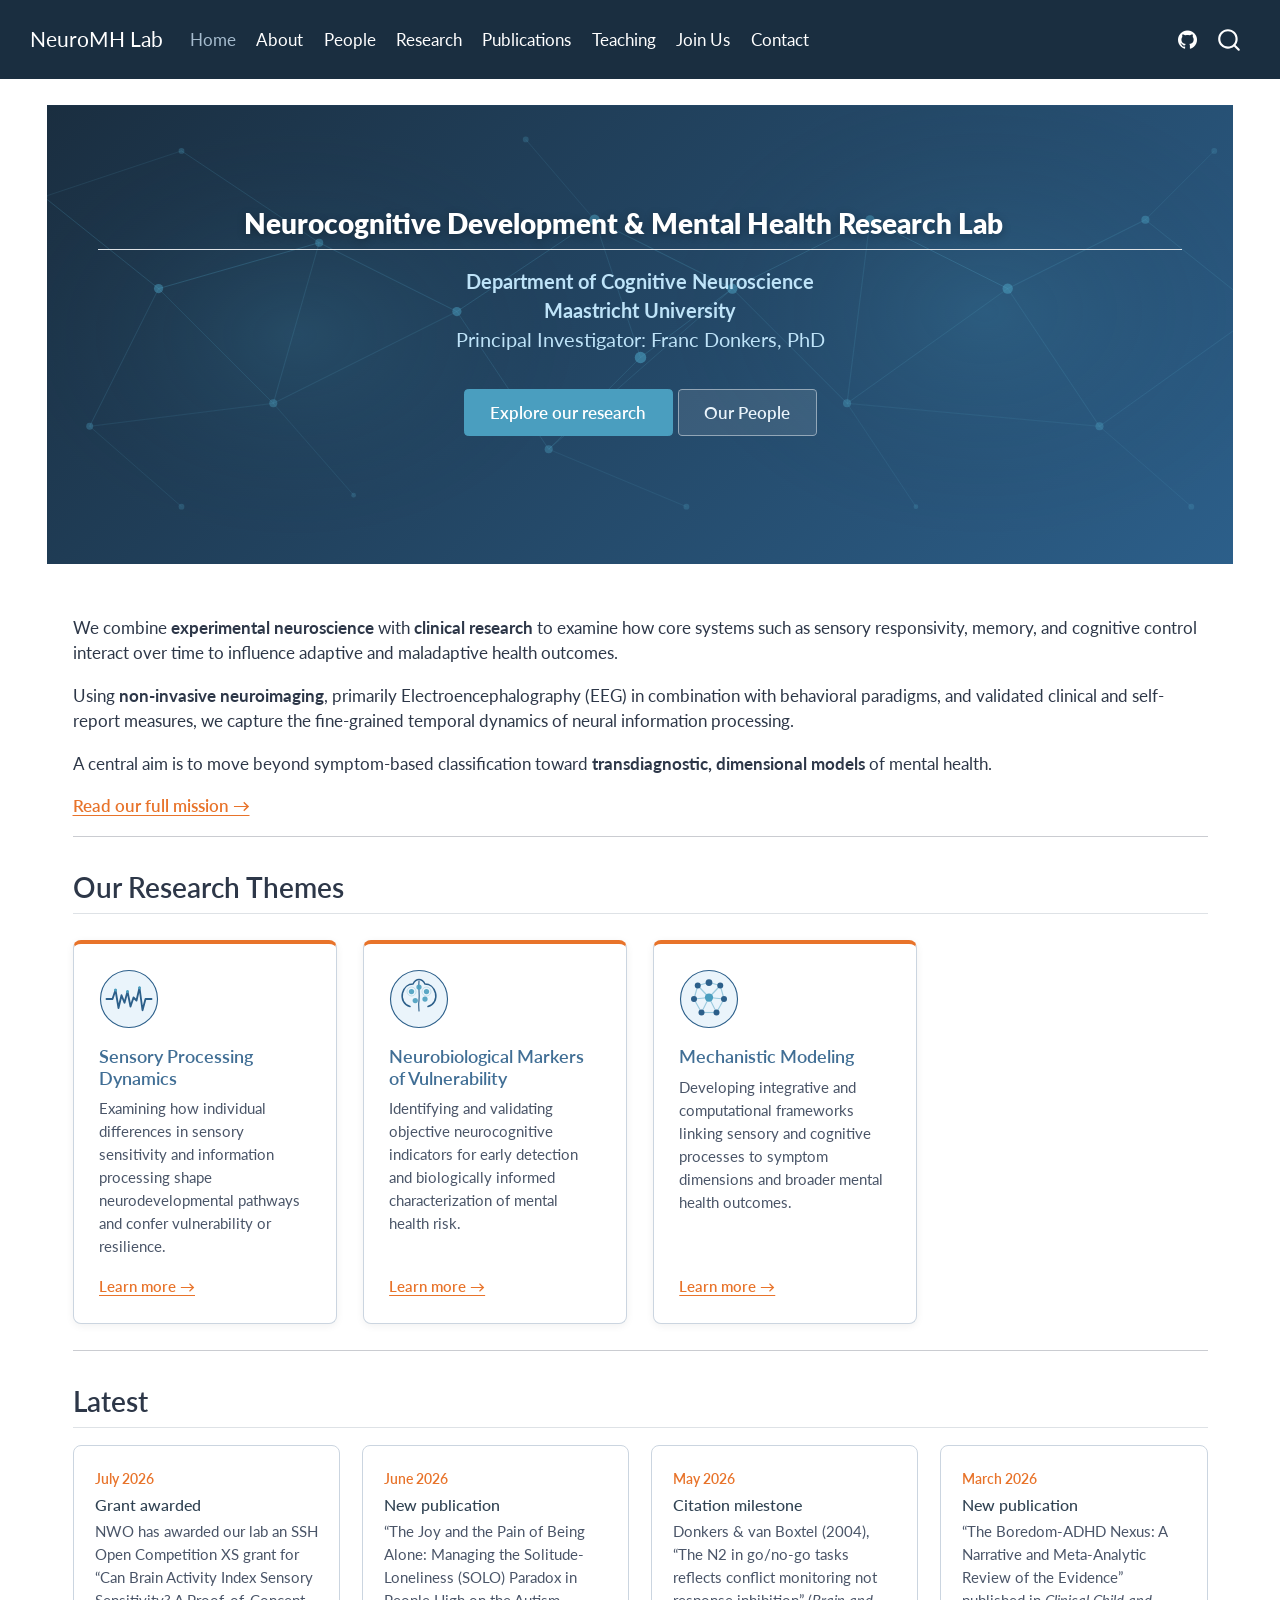
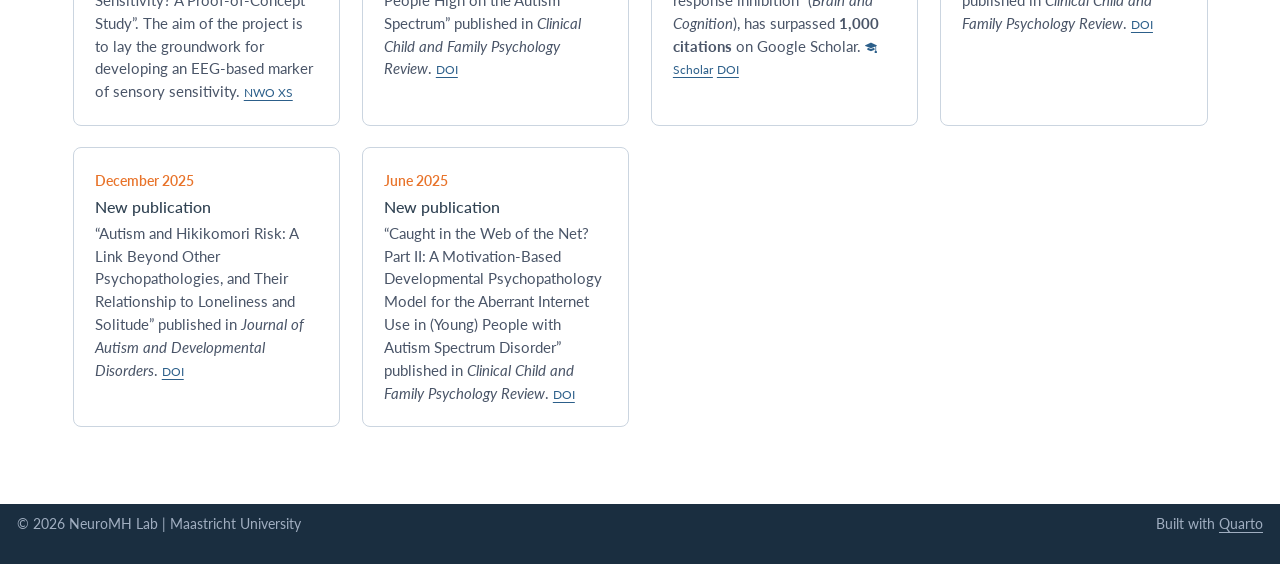
==== commit 21c8c2b0: "Built site for gh-pages" ====
--- a/index.html
+++ b/index.html
@@ -7,7 +7,7 @@
 <meta name="viewport" content="width=device-width, initial-scale=1.0, user-scalable=yes">
 
 
-<title>NeuroMH Lab | Franc Donkers — Maastricht University – NeuroMH Lab</title>
+<title>NeuroMH Lab | Franc Donkers | Maastricht University – NeuroMH Lab</title>
 <style>
 /* Default styles provided by pandoc.
 ** See https://pandoc.org/MANUAL.html#variables-for-html for config info.
@@ -43,7 +43,7 @@
 <link href="site_libs/quarto-html/quarto-syntax-highlighting-15634bcf2e68342d4ad2dfa704d543f6.css" rel="stylesheet" id="quarto-text-highlighting-styles">
 <script src="site_libs/bootstrap/bootstrap.min.js"></script>
 <link href="site_libs/bootstrap/bootstrap-icons.css" rel="stylesheet">
-<link href="site_libs/bootstrap/bootstrap-ea075015d1daed96a3fd2a15555e8efd.min.css" rel="stylesheet" append-hash="true" id="quarto-bootstrap" data-mode="light">
+<link href="site_libs/bootstrap/bootstrap-7b34c27ea023f67a5a236d3300a3f3cd.min.css" rel="stylesheet" append-hash="true" id="quarto-bootstrap" data-mode="light">
 <script id="quarto-search-options" type="application/json">{
   "location": "navbar",
   "copy-button": false,
@@ -72,6 +72,7 @@
   }
 }</script>
 <style>html{ scroll-behavior: smooth; }</style>
+<meta name="google-site-verification" content="wyatzZpmjRF4A53Ua1ZnaKeWRlAvXtMnKe37lyLRXOM">
 <link rel="icon" type="image/png" sizes="16x16" href="./images/favicon-16x16.png">
 <link rel="icon" type="image/png" sizes="32x32" href="./images/favicon-32x32.png">
 <link rel="icon" type="image/png" sizes="192x192" href="./images/favicon-192x192.png">
@@ -116,11 +117,11 @@
 </script>
 
 
-<meta property="og:title" content="NeuroMH Lab | Franc Donkers — Maastricht University">
+<meta property="og:title" content="NeuroMH Lab | Franc Donkers | Maastricht University">
 <meta property="og:description" content="Neurocognitive Development &amp; Mental Health Research Lab at Maastricht University, led by Franc Donkers — EEG/ERP research on neurocognitive development and mental health.">
 <meta property="og:image" content="https://neuromh-lab.github.io/images/icon-sensory.svg">
 <meta property="og:site_name" content="NeuroMH Lab">
-<meta name="twitter:title" content="NeuroMH Lab | Franc Donkers — Maastricht University">
+<meta name="twitter:title" content="NeuroMH Lab | Franc Donkers | Maastricht University">
 <meta name="twitter:description" content="Neurocognitive Development &amp; Mental Health Research Lab at Maastricht University, led by Franc Donkers — EEG/ERP research on neurocognitive development and mental health.">
 <meta name="twitter:image" content="https://neuromh-lab.github.io/images/icon-sensory.svg">
 <meta name="twitter:card" content="summary_large_image">
@@ -205,6 +206,9 @@
 <p><strong>Department of Cognitive Neuroscience</strong><br>
 <strong>Maastricht University</strong><br>
 Principal Investigator: Franc Donkers, PhD</p>
+<div class="hero-cta">
+<p><a href="./research.html" class="btn btn-primary">Explore our research</a> <a href="./members.html" class="btn btn-outline">Our People</a></p>
+</div>
 </section>
 <p>We combine <strong>experimental neuroscience</strong> with <strong>clinical research</strong> to examine how core systems such as sensory responsivity, memory, and cognitive control interact over time to influence adaptive and maladaptive health outcomes.</p>
 <p>Using <strong>non-invasive neuroimaging</strong>, primarily Electroencephalography (EEG) in combination with behavioral paradigms, and validated clinical and self-report measures, we capture the fine-grained temporal dynamics of neural information processing.</p>
@@ -245,6 +249,13 @@
 <h2 class="anchored" data-anchor-id="latest">Latest</h2>
 <div class="news-grid">
 <div class="news-card">
+<p><span class="news-date">July 2026</span></p>
+<section id="grant-awarded" class="level4">
+<h4 class="anchored" data-anchor-id="grant-awarded">Grant awarded</h4>
+<p>NWO has awarded our lab an SSH Open Competition XS grant for “Can Brain Activity Index Sensory Sensitivity? A Proof-of-Concept Study”. The aim of the project is to lay the groundwork for developing an EEG-based marker of sensory sensitivity. <span class="pub-doi"><a href="https://www.nwo.nl/en/news/third-round-of-the-ssh-open-competition-xs-2026-now-open-for-applications">NWO XS</a></span></p>
+</section>
+</div>
+<div class="news-card">
 <p><span class="news-date">June 2026</span></p>
 <section id="new-publication" class="level4">
 <h4 class="anchored" data-anchor-id="new-publication">New publication</h4>
@@ -255,7 +266,7 @@
 <p><span class="news-date">May 2026</span></p>
 <section id="citation-milestone" class="level4">
 <h4 class="anchored" data-anchor-id="citation-milestone">Citation milestone</h4>
-<p>Donkers &amp; van Boxtel (2004), “The N2 in go/no-go tasks reflects conflict monitoring not response inhibition” (<em>Brain and Cognition</em>), has surpassed <strong>1,000 citations</strong> on Google Scholar. <span class="pub-doi"><a href="https://scholar.google.nl/citations?user=Us06lxoAAAAJ&amp;hl=nl">🎓</a></span> <span class="pub-doi"><a href="https://doi.org/10.1016/j.bandc.2004.04.005">DOI</a></span></p>
+<p>Donkers &amp; van Boxtel (2004), “The N2 in go/no-go tasks reflects conflict monitoring not response inhibition” (<em>Brain and Cognition</em>), has surpassed <strong>1,000 citations</strong> on Google Scholar. <span class="pub-doi"><a href="https://scholar.google.nl/citations?user=Us06lxoAAAAJ&amp;hl=nl"><i class="bi bi-mortarboard-fill"></i> Scholar</a></span> <span class="pub-doi"><a href="https://doi.org/10.1016/j.bandc.2004.04.005">DOI</a></span></p>
 </section>
 </div>
 <div class="news-card">
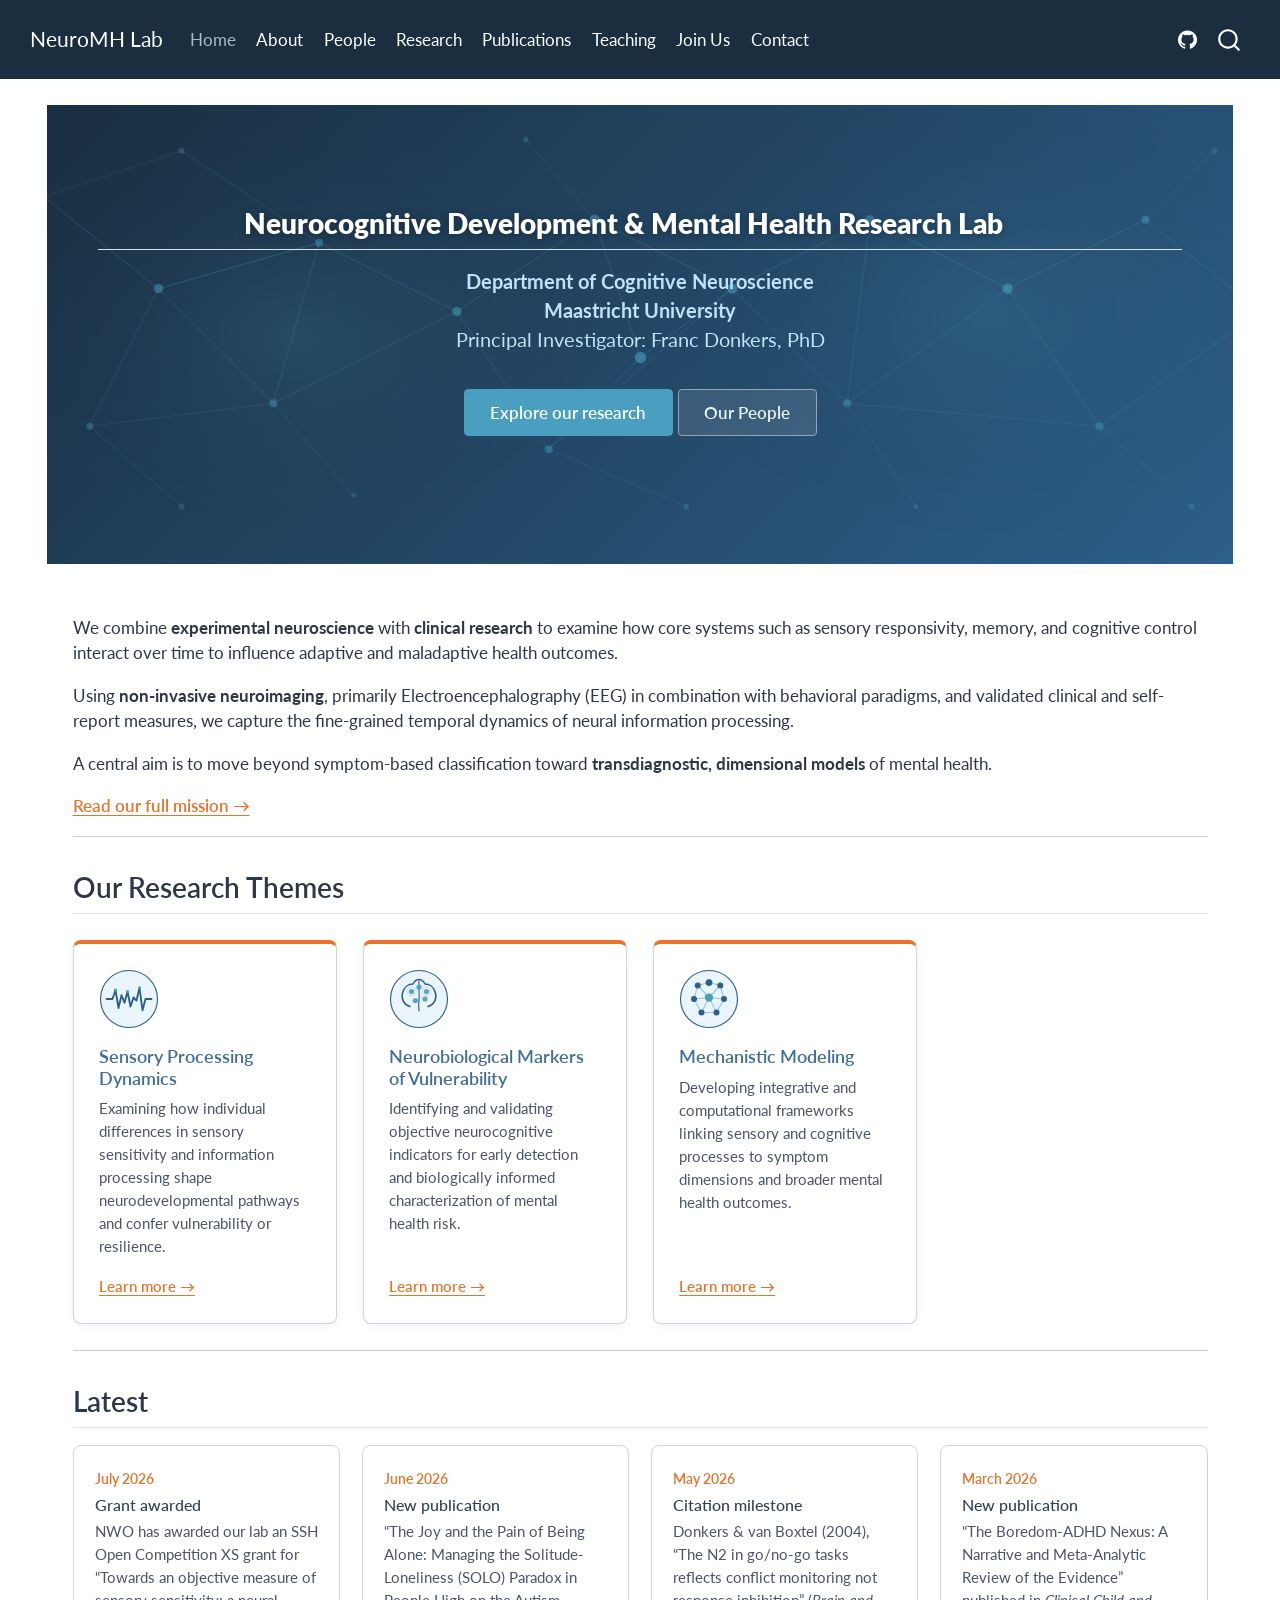
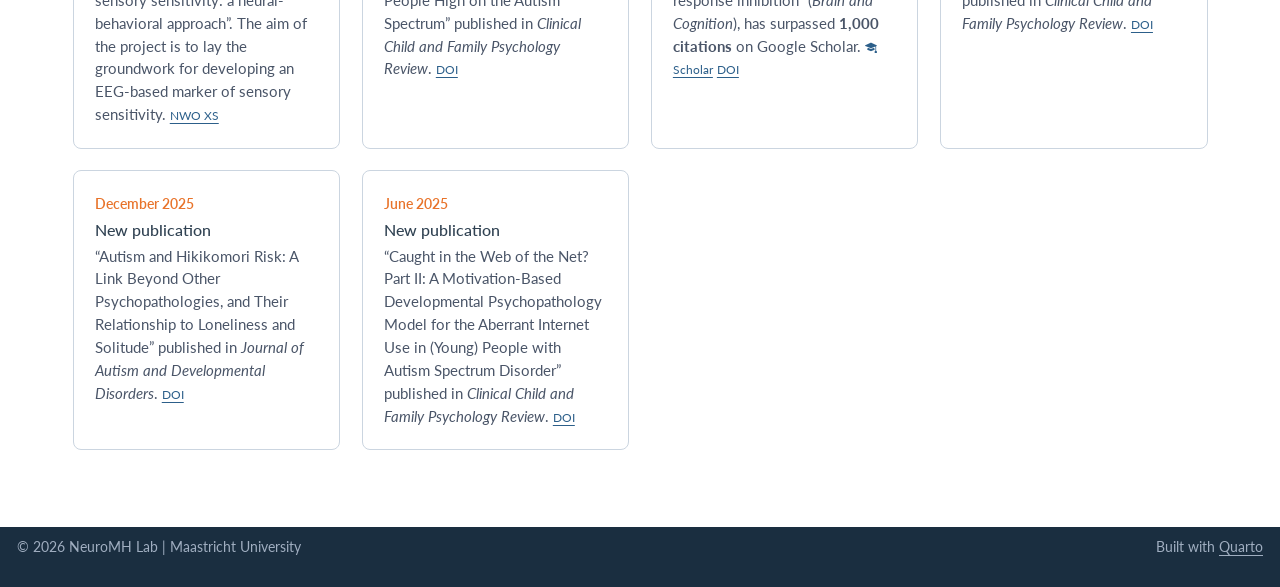
==== commit 0951b25d: "Built site for gh-pages" ====
--- a/index.html
+++ b/index.html
@@ -7,7 +7,7 @@
 <meta name="viewport" content="width=device-width, initial-scale=1.0, user-scalable=yes">
 
 
-<title>NeuroMH Lab | Franc Donkers | Maastricht University – NeuroMH Lab</title>
+<title>NeuroMH Lab | Franc Donkers | Maastricht University</title>
 <style>
 /* Default styles provided by pandoc.
 ** See https://pandoc.org/MANUAL.html#variables-for-html for config info.
@@ -118,11 +118,11 @@
 
 
 <meta property="og:title" content="NeuroMH Lab | Franc Donkers | Maastricht University">
-<meta property="og:description" content="Neurocognitive Development &amp; Mental Health Research Lab at Maastricht University, led by Franc Donkers — EEG/ERP research on neurocognitive development and mental health.">
+<meta property="og:description" content="Neurocognitive Development &amp; Mental Health Research Lab at Maastricht University, led by Franc Donkers: EEG/ERP research on neurocognitive development and mental health.">
 <meta property="og:image" content="https://neuromh-lab.github.io/images/icon-sensory.svg">
 <meta property="og:site_name" content="NeuroMH Lab">
 <meta name="twitter:title" content="NeuroMH Lab | Franc Donkers | Maastricht University">
-<meta name="twitter:description" content="Neurocognitive Development &amp; Mental Health Research Lab at Maastricht University, led by Franc Donkers — EEG/ERP research on neurocognitive development and mental health.">
+<meta name="twitter:description" content="Neurocognitive Development &amp; Mental Health Research Lab at Maastricht University, led by Franc Donkers: EEG/ERP research on neurocognitive development and mental health.">
 <meta name="twitter:image" content="https://neuromh-lab.github.io/images/icon-sensory.svg">
 <meta name="twitter:card" content="summary_large_image">
 </head>
@@ -252,7 +252,7 @@
 <p><span class="news-date">July 2026</span></p>
 <section id="grant-awarded" class="level4">
 <h4 class="anchored" data-anchor-id="grant-awarded">Grant awarded</h4>
-<p>NWO has awarded our lab an SSH Open Competition XS grant for “Can Brain Activity Index Sensory Sensitivity? A Proof-of-Concept Study”. The aim of the project is to lay the groundwork for developing an EEG-based marker of sensory sensitivity. <span class="pub-doi"><a href="https://www.nwo.nl/en/news/third-round-of-the-ssh-open-competition-xs-2026-now-open-for-applications">NWO XS</a></span></p>
+<p>NWO has awarded our lab an SSH Open Competition XS grant for “Towards an objective measure of sensory sensitivity: a neural-behavioral approach”. The aim of the project is to lay the groundwork for developing an EEG-based marker of sensory sensitivity. <span class="pub-doi"><a href="https://www.nwo.nl/en/news/third-round-of-the-ssh-open-competition-xs-2026-now-open-for-applications">NWO XS</a></span></p>
 </section>
 </div>
 <div class="news-card">
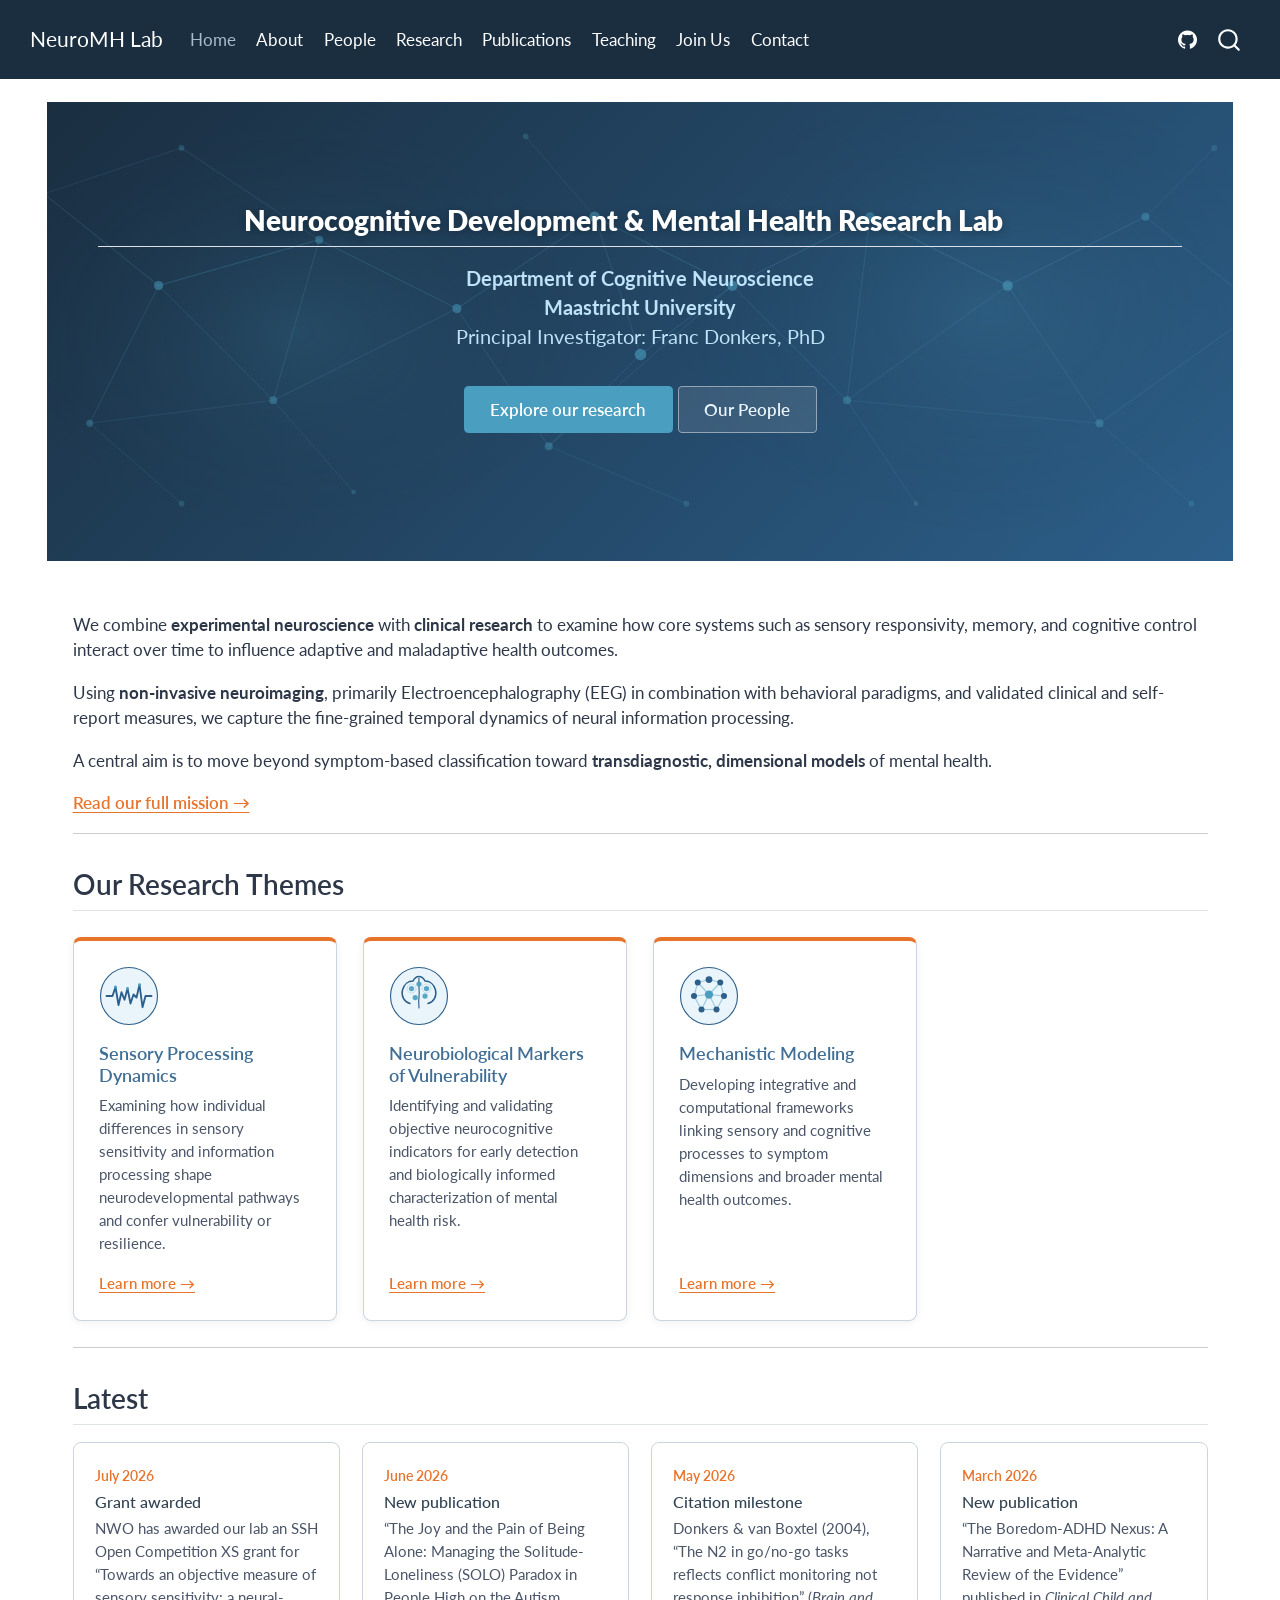
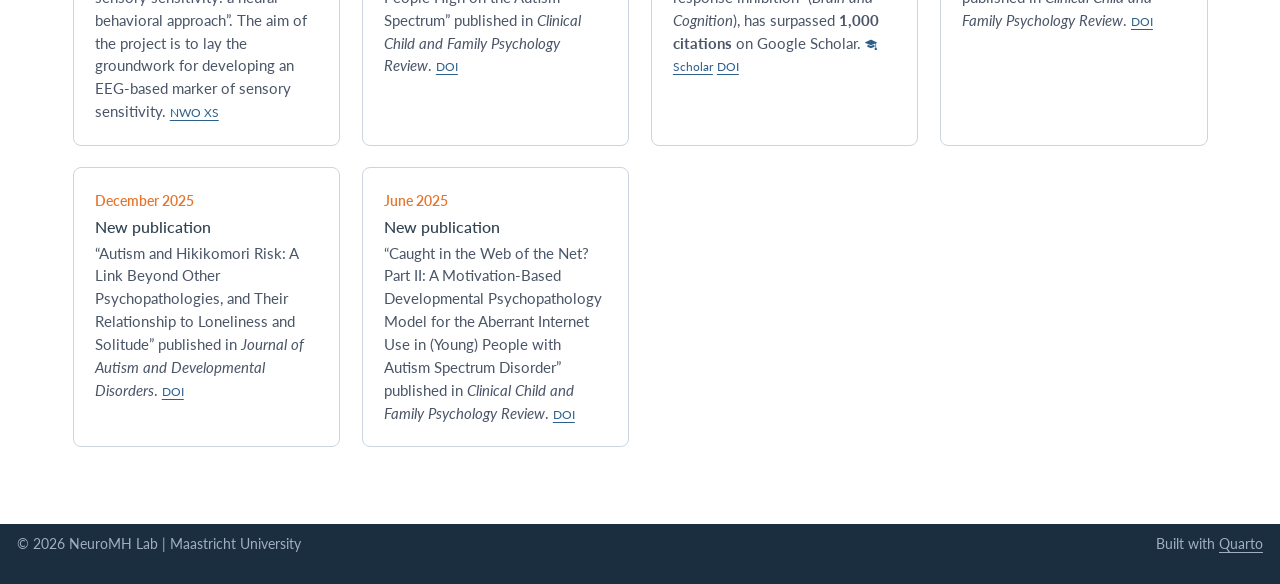
==== commit e0032655: "Built site for gh-pages" ====
--- a/index.html
+++ b/index.html
@@ -2,7 +2,7 @@
 <html xmlns="http://www.w3.org/1999/xhtml" lang="en" xml:lang="en"><head>
 
 <meta charset="utf-8">
-<meta name="generator" content="quarto-1.9.38">
+<meta name="generator" content="quarto-1.10.18">
 
 <meta name="viewport" content="width=device-width, initial-scale=1.0, user-scalable=yes">
 
@@ -12,10 +12,13 @@
 /* Default styles provided by pandoc.
 ** See https://pandoc.org/MANUAL.html#variables-for-html for config info.
 */
-code{white-space: pre-wrap;}
 span.smallcaps{font-variant: small-caps;}
-div.columns{display: flex; gap: min(4vw, 1.5em);}
-div.column{flex: auto; overflow-x: auto;}
+div.columns{display: flex; gap: 1.5em;}
+div.column{flex: auto;}
+@media screen {
+div.columns{gap: min(4vw, 1.5em);}
+div.column{overflow-x: auto;}
+}
 div.hanging-indent{margin-left: 1.5em; text-indent: -1.5em;}
 ul.task-list{list-style: none;}
 ul.task-list li input[type="checkbox"] {
@@ -40,10 +43,10 @@
 <script src="site_libs/quarto-html/tippy.umd.min.js"></script>
 <script src="site_libs/quarto-html/anchor.min.js"></script>
 <link href="site_libs/quarto-html/tippy.css" rel="stylesheet">
-<link href="site_libs/quarto-html/quarto-syntax-highlighting-15634bcf2e68342d4ad2dfa704d543f6.css" rel="stylesheet" id="quarto-text-highlighting-styles">
+<link href="site_libs/quarto-html/quarto-syntax-highlighting-64a204ab8560d761af7679ceaba22944.css" rel="stylesheet" id="quarto-text-highlighting-styles">
 <script src="site_libs/bootstrap/bootstrap.min.js"></script>
 <link href="site_libs/bootstrap/bootstrap-icons.css" rel="stylesheet">
-<link href="site_libs/bootstrap/bootstrap-7b34c27ea023f67a5a236d3300a3f3cd.min.css" rel="stylesheet" append-hash="true" id="quarto-bootstrap" data-mode="light">
+<link href="site_libs/bootstrap/bootstrap-8b237c92aeef38381af290c4ba9e2076.min.css" rel="stylesheet" append-hash="true" id="quarto-bootstrap" data-mode="light">
 <script id="quarto-search-options" type="application/json">{
   "location": "navbar",
   "copy-button": false,
--- a/site_libs/quarto-html/quarto-syntax-highlighting-64a204ab8560d761af7679ceaba22944.css
+++ b/site_libs/quarto-html/quarto-syntax-highlighting-64a204ab8560d761af7679ceaba22944.css
@@ -0,0 +1,236 @@
+/* quarto syntax highlight colors */
+:root {
+  --quarto-hl-ot-color: #003B4F;
+  --quarto-hl-at-color: #657422;
+  --quarto-hl-ss-color: #20794D;
+  --quarto-hl-an-color: #5E5E5E;
+  --quarto-hl-fu-color: #4758AB;
+  --quarto-hl-st-color: #20794D;
+  --quarto-hl-cf-color: #003B4F;
+  --quarto-hl-op-color: #5E5E5E;
+  --quarto-hl-er-color: #AD0000;
+  --quarto-hl-bn-color: #AD0000;
+  --quarto-hl-al-color: #AD0000;
+  --quarto-hl-va-color: #111111;
+  --quarto-hl-bu-color: inherit;
+  --quarto-hl-ex-color: inherit;
+  --quarto-hl-pp-color: #AD0000;
+  --quarto-hl-in-color: #5E5E5E;
+  --quarto-hl-vs-color: #20794D;
+  --quarto-hl-wa-color: #5E5E5E;
+  --quarto-hl-do-color: #5E5E5E;
+  --quarto-hl-im-color: #00769E;
+  --quarto-hl-ch-color: #20794D;
+  --quarto-hl-dt-color: #AD0000;
+  --quarto-hl-fl-color: #AD0000;
+  --quarto-hl-co-color: #5E5E5E;
+  --quarto-hl-cv-color: #5E5E5E;
+  --quarto-hl-cn-color: #8f5902;
+  --quarto-hl-sc-color: #5E5E5E;
+  --quarto-hl-dv-color: #AD0000;
+  --quarto-hl-kw-color: #003B4F;
+}
+
+/* other quarto variables */
+:root {
+  --quarto-font-monospace: SFMono-Regular, Menlo, Monaco, Consolas, "Liberation Mono", "Courier New", monospace;
+}
+
+/* syntax highlight based on Pandoc's rules */
+pre > code.sourceCode > span {
+  color: #003B4F;
+}
+
+code.sourceCode > span {
+  color: #003B4F;
+}
+
+div.sourceCode,
+div.sourceCode pre.sourceCode {
+  color: #003B4F;
+}
+
+/* Normal */
+code span {
+  color: #003B4F;
+}
+
+/* Alert */
+code span.al {
+  color: #AD0000;
+  font-style: inherit;
+}
+
+/* Annotation */
+code span.an {
+  color: #5E5E5E;
+  font-style: inherit;
+}
+
+/* Attribute */
+code span.at {
+  color: #657422;
+  font-style: inherit;
+}
+
+/* BaseN */
+code span.bn {
+  color: #AD0000;
+  font-style: inherit;
+}
+
+/* BuiltIn */
+code span.bu {
+  font-style: inherit;
+}
+
+/* ControlFlow */
+code span.cf {
+  color: #003B4F;
+  font-weight: bold;
+  font-style: inherit;
+}
+
+/* Char */
+code span.ch {
+  color: #20794D;
+  font-style: inherit;
+}
+
+/* Constant */
+code span.cn {
+  color: #8f5902;
+  font-style: inherit;
+}
+
+/* Comment */
+code span.co {
+  color: #5E5E5E;
+  font-style: inherit;
+}
+
+/* CommentVar */
+code span.cv {
+  color: #5E5E5E;
+  font-style: italic;
+}
+
+/* Documentation */
+code span.do {
+  color: #5E5E5E;
+  font-style: italic;
+}
+
+/* DataType */
+code span.dt {
+  color: #AD0000;
+  font-style: inherit;
+}
+
+/* DecVal */
+code span.dv {
+  color: #AD0000;
+  font-style: inherit;
+}
+
+/* Error */
+code span.er {
+  color: #AD0000;
+  font-style: inherit;
+}
+
+/* Extension */
+code span.ex {
+  font-style: inherit;
+}
+
+/* Float */
+code span.fl {
+  color: #AD0000;
+  font-style: inherit;
+}
+
+/* Function */
+code span.fu {
+  color: #4758AB;
+  font-style: inherit;
+}
+
+/* Import */
+code span.im {
+  color: #00769E;
+  font-style: inherit;
+}
+
+/* Information */
+code span.in {
+  color: #5E5E5E;
+  font-style: inherit;
+}
+
+/* Keyword */
+code span.kw {
+  color: #003B4F;
+  font-weight: bold;
+  font-style: inherit;
+}
+
+/* Operator */
+code span.op {
+  color: #5E5E5E;
+  font-style: inherit;
+}
+
+/* Other */
+code span.ot {
+  color: #003B4F;
+  font-style: inherit;
+}
+
+/* Preprocessor */
+code span.pp {
+  color: #AD0000;
+  font-style: inherit;
+}
+
+/* SpecialChar */
+code span.sc {
+  color: #5E5E5E;
+  font-style: inherit;
+}
+
+/* SpecialString */
+code span.ss {
+  color: #20794D;
+  font-style: inherit;
+}
+
+/* String */
+code span.st {
+  color: #20794D;
+  font-style: inherit;
+}
+
+/* Variable */
+code span.va {
+  color: #111111;
+  font-style: inherit;
+}
+
+/* VerbatimString */
+code span.vs {
+  color: #20794D;
+  font-style: inherit;
+}
+
+/* Warning */
+code span.wa {
+  color: #5E5E5E;
+  font-style: italic;
+}
+
+.prevent-inlining {
+  content: "</";
+}
+
+/*# sourceMappingURL=9d8d5bb603a83b8298b89080a598c93b.css.map */
